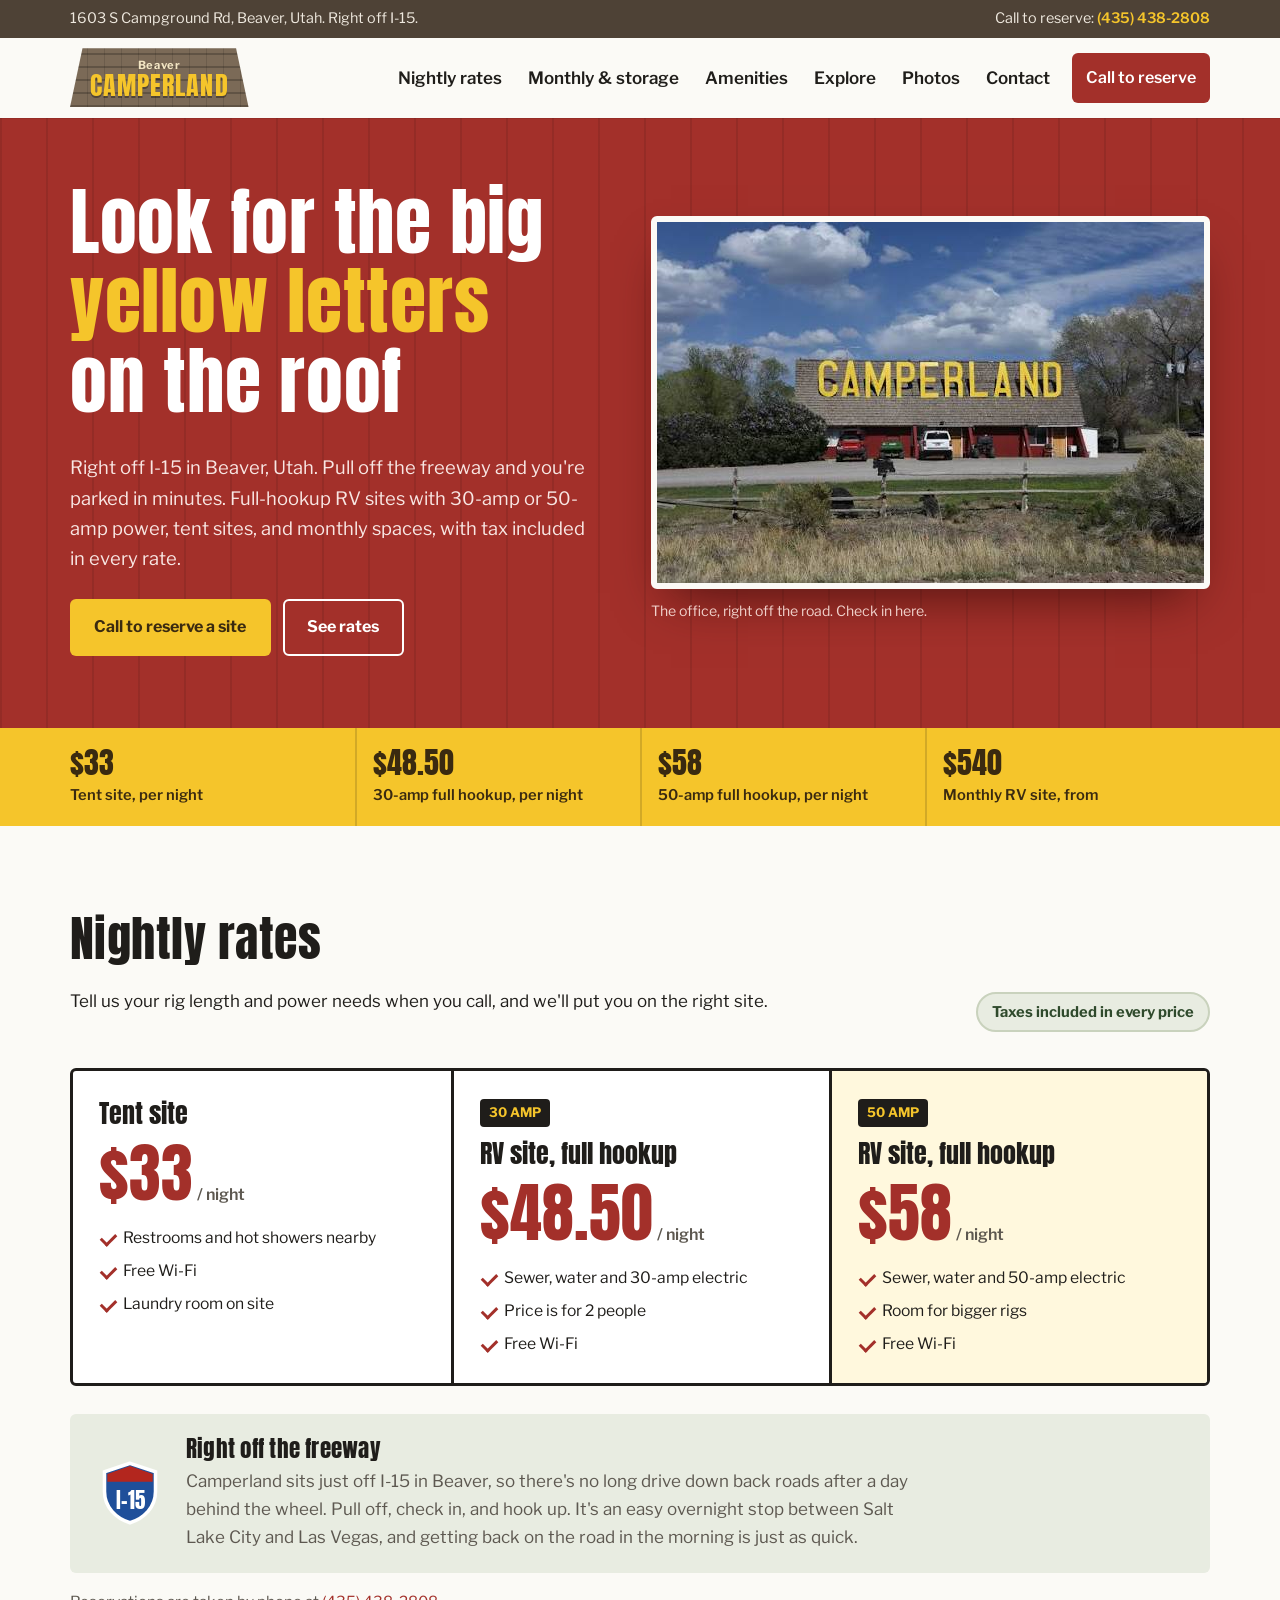
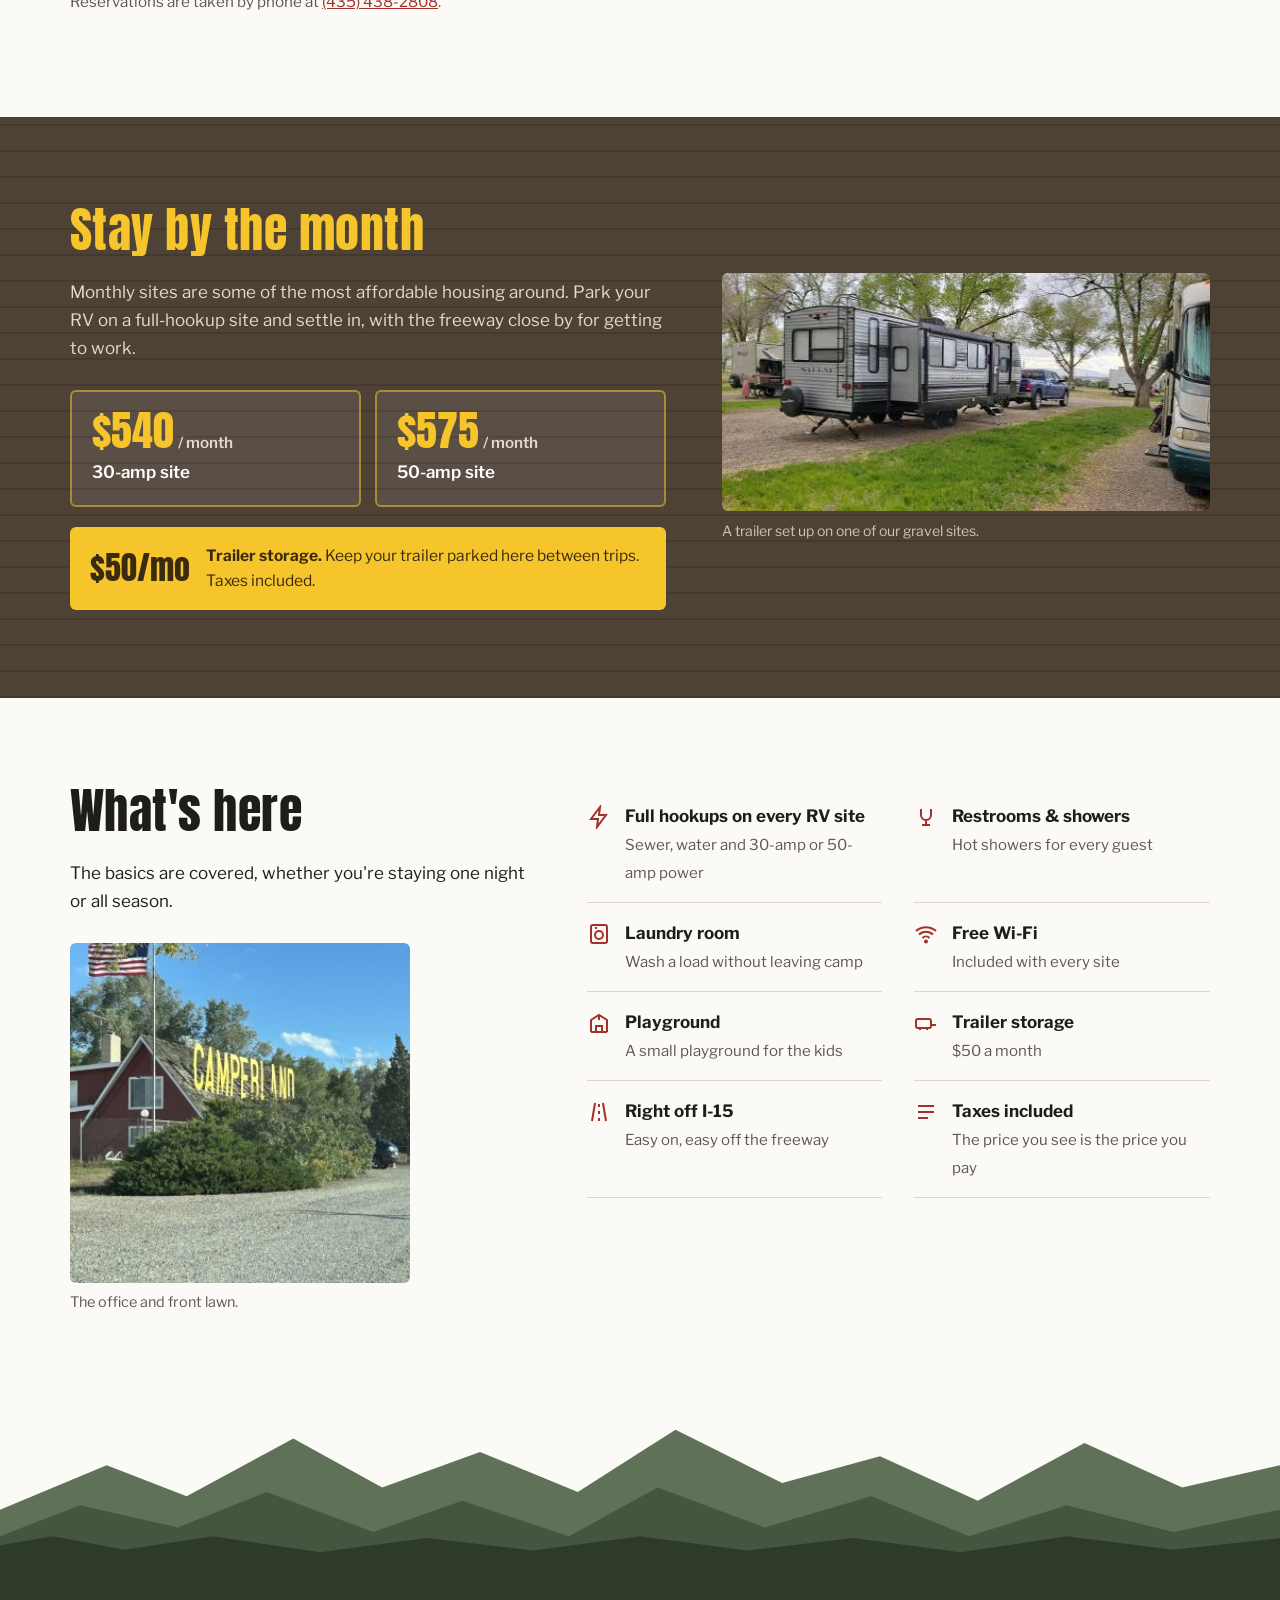
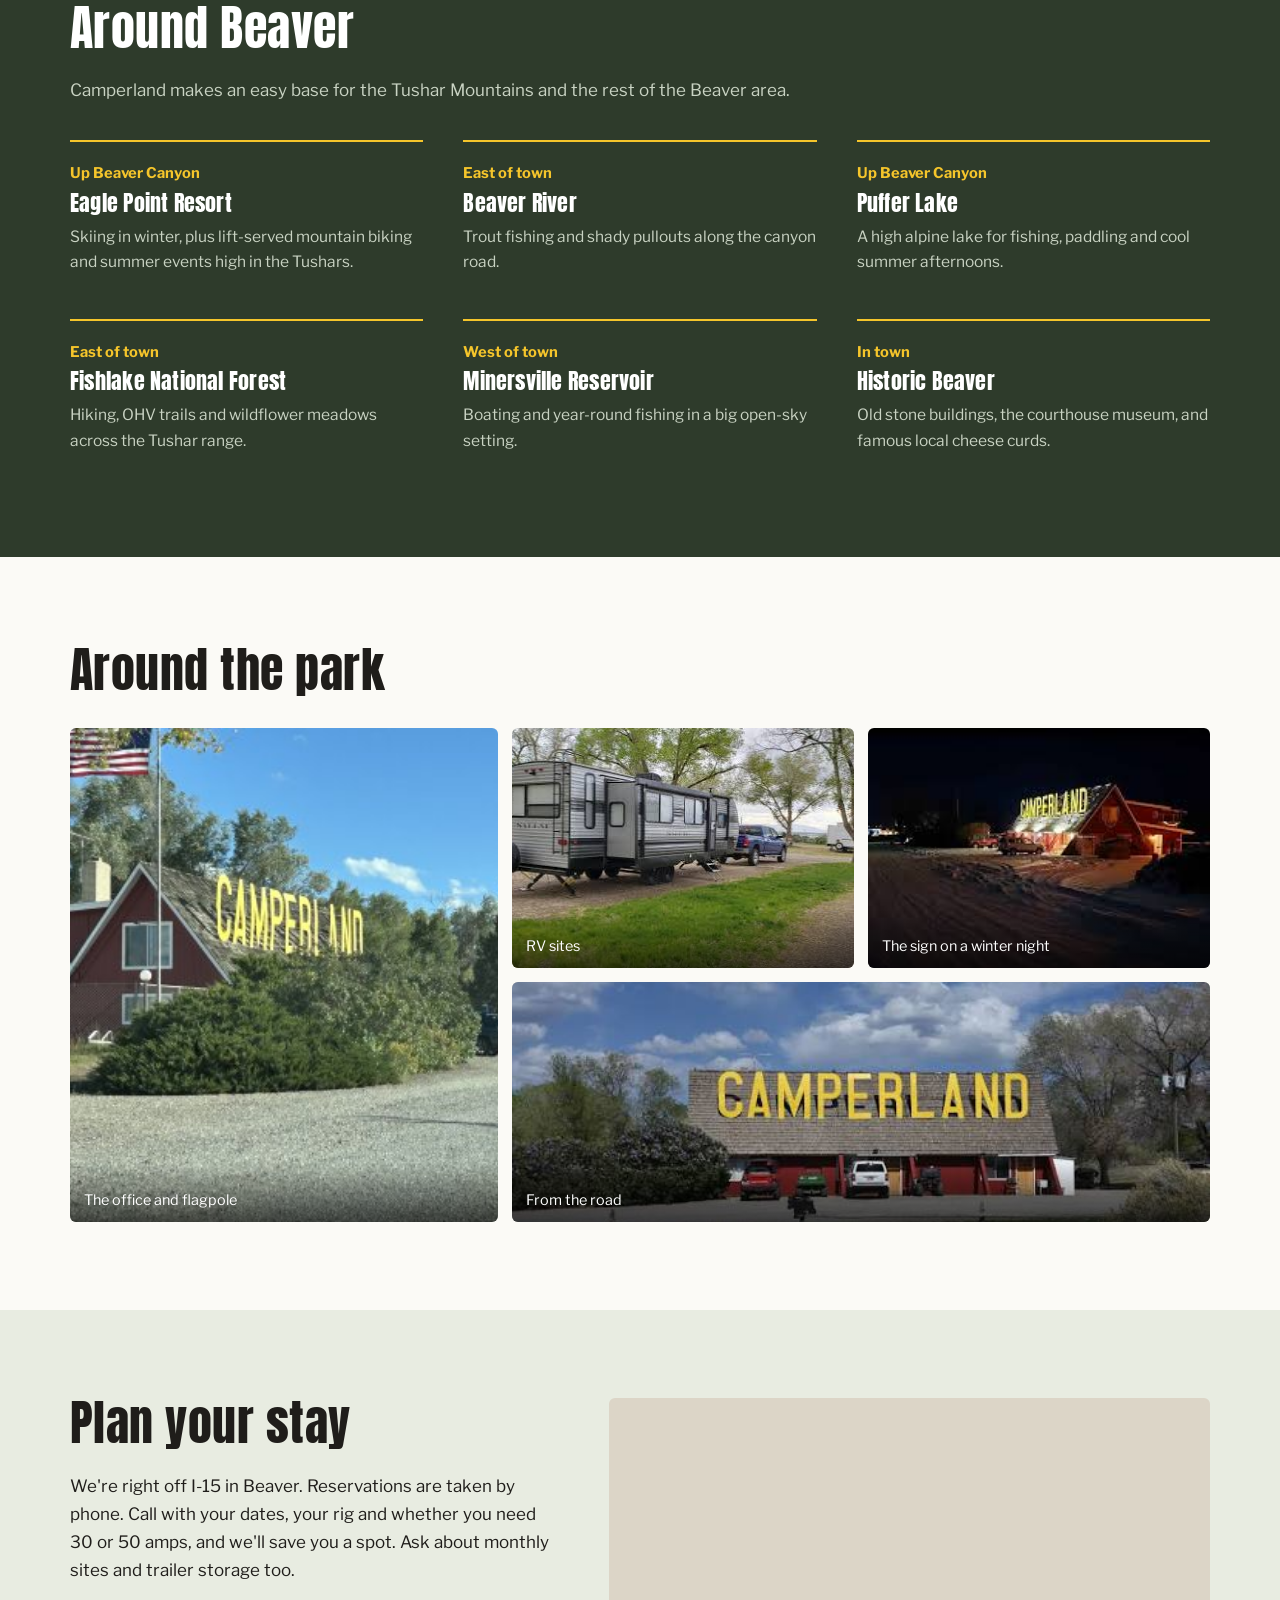
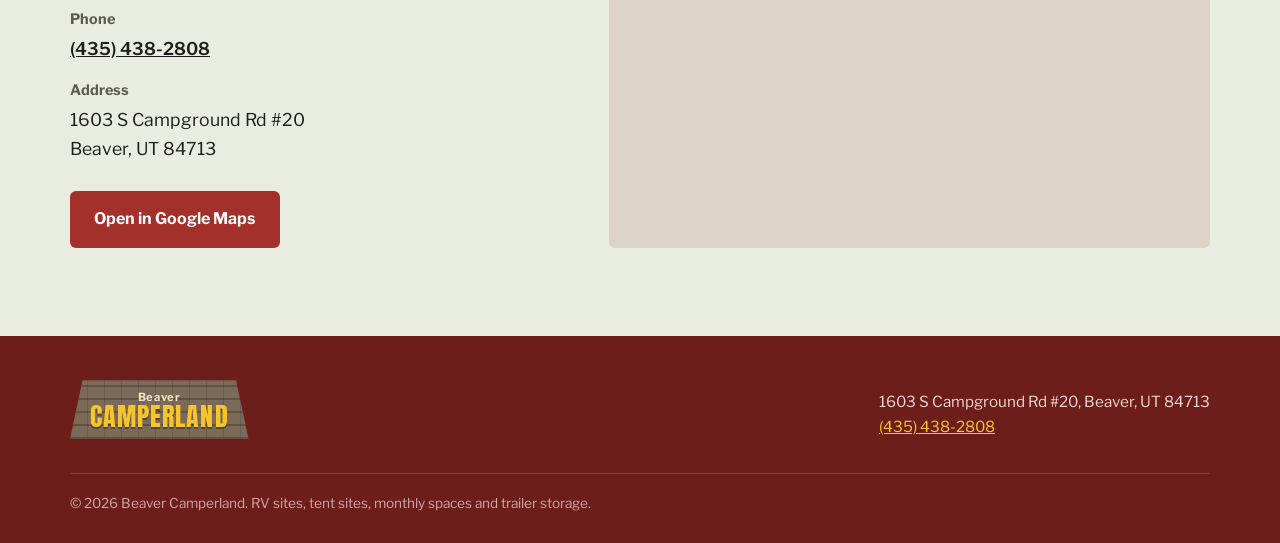
==== index.html @ cb7dcf4f "Add Beaver Camperland website (index.html and images) Co-Authored-By: Claude Opus 5.5 <noreply@anthr" ====
<!doctype html>
<html lang="en">
<head>
<meta charset="utf-8">
<meta name="viewport" content="width=device-width, initial-scale=1">
<title>Beaver Camperland | RV &amp; Tent Camping in Beaver, Utah</title>
<meta name="description" content="RV and tent sites at Beaver Camperland, right off I-15 in Beaver, Utah. 30-amp and 50-amp sites by the night or month, tent sites, trailer storage, laundry, showers, free Wi-Fi and a playground. Taxes included.">
<link rel="preconnect" href="https://fonts.googleapis.com">
<link rel="preconnect" href="https://fonts.gstatic.com" crossorigin>
<link href="https://fonts.googleapis.com/css2?family=Anton&family=Libre+Franklin:wght@400;500;600;700&display=swap" rel="stylesheet">
<style>
:root{
  --barn:#A3302A;        /* red siding */
  --barn-deep:#6E1E1A;
  --sign:#F5C52B;        /* yellow roof letters */
  --sign-ink:#3A2A10;
  --shingle:#7B6A57;     /* cedar shingle roof */
  --shingle-dark:#4E4236;
  --sage:#E8ECE1;        /* sagebrush */
  --gravel:#DCD5C7;
  --paper:#FBFAF6;
  --ink:#1F1D1A;
  --muted:#5D5850;
  --sky:#2C78C4;
  --radius:6px;
  --maxw:1180px;
}
*{box-sizing:border-box}
html{scroll-behavior:smooth}
@media (prefers-reduced-motion:reduce){html{scroll-behavior:auto}*{transition:none!important}}
body{margin:0;background:var(--paper);color:var(--ink);font:400 17px/1.65 "Libre Franklin",system-ui,sans-serif}
img{max-width:100%;display:block}
a{color:var(--barn)}
a[href^="tel"]{white-space:nowrap}
a:focus-visible,button:focus-visible{outline:3px solid var(--sky);outline-offset:3px}
h1,h2,h3{font-family:"Anton",Impact,sans-serif;font-weight:400;line-height:1.08;margin:0 0 .45em;letter-spacing:.01em}
h2{font-size:clamp(2rem,4.4vw,3rem)}
h3{font-size:1.45rem}
p{margin:0 0 1em;max-width:62ch}
.wrap{max-width:var(--maxw);margin:0 auto;padding:0 20px}
.skip{position:absolute;left:-999px}.skip:focus{left:12px;top:12px;z-index:99;background:#fff;padding:8px 12px}
section{padding:88px 0}

/* Buttons */
.btn{display:inline-flex;align-items:center;justify-content:center;gap:.5em;padding:.85em 1.4em;border-radius:var(--radius);font-weight:700;text-decoration:none;border:2px solid transparent;cursor:pointer;font-size:1rem}
.btn-red{background:var(--barn);color:#fff}.btn-red:hover{background:var(--barn-deep)}
.btn-yellow{background:var(--sign);color:var(--sign-ink)}.btn-yellow:hover{background:#E8B612}
.btn-ghost{border-color:#fff;color:#fff}.btn-ghost:hover{background:rgba(255,255,255,.14)}

/* Top bar */
.topbar{background:var(--shingle-dark);color:#EFE9DF;font-size:.9rem}
.topbar .wrap{display:flex;justify-content:space-between;gap:12px;flex-wrap:wrap;padding-top:7px;padding-bottom:7px}
.topbar a{color:var(--sign);text-decoration:none;font-weight:600}
@media (max-width:640px){.topbar .where{display:none}.topbar .wrap{justify-content:center}}

/* Header: logo is the shingled roof with yellow letters */
header.site{position:sticky;top:0;z-index:50;background:var(--paper);box-shadow:0 1px 0 rgba(0,0,0,.08)}
header.site .wrap{display:flex;align-items:center;justify-content:space-between;gap:16px;min-height:80px}
.logo{display:block;text-decoration:none;color:var(--sign);padding:12px 20px 8px;text-align:center;
  background-color:var(--shingle);
  background-image:
    repeating-linear-gradient(0deg,rgba(0,0,0,.22) 0 2px,transparent 2px 13px),
    repeating-linear-gradient(90deg,rgba(0,0,0,.12) 0 1px,transparent 1px 17px);
  clip-path:polygon(7% 0,93% 0,100% 100%,0 100%)}
.logo small{display:block;font:700 .7rem/1 "Libre Franklin",sans-serif;letter-spacing:.06em;color:#F3E6C4}
.logo span{display:block;font-family:"Anton",sans-serif;font-size:1.65rem;line-height:1.05;letter-spacing:.04em;text-shadow:0 2px 0 rgba(0,0,0,.35)}
nav.main ul{list-style:none;margin:0;padding:0;display:flex;gap:2px;align-items:center}
nav.main a{display:block;white-space:nowrap;padding:10px 12px;color:var(--ink);text-decoration:none;font-weight:600;border-radius:var(--radius)}
nav.main a:hover{background:var(--sage)}
nav.main a.btn{color:#fff;margin-left:8px}
.menu-btn{display:none;background:none;border:2px solid var(--ink);border-radius:var(--radius);padding:8px 12px;font:600 1rem "Libre Franklin",sans-serif;color:var(--ink)}
@media (max-width:1060px){
  .menu-btn{display:block}
  nav.main{position:absolute;left:0;right:0;top:100%;background:var(--paper);border-top:1px solid var(--gravel);display:none;padding:10px 20px 18px;box-shadow:0 12px 20px -12px rgba(0,0,0,.25)}
  nav.main.open{display:block}
  nav.main ul{flex-direction:column;align-items:stretch}
  nav.main a.btn{margin:8px 0 0}
}

/* Hero: red siding board + framed photo */
.hero{background-color:var(--barn);color:#fff;padding:64px 0 72px;
  background-image:repeating-linear-gradient(90deg,rgba(0,0,0,.09) 0 2px,transparent 2px 46px)}
.hero .wrap{display:grid;grid-template-columns:1fr 1.05fr;gap:48px;align-items:center}
.hero h1{font-size:clamp(2.5rem,6vw,4.6rem);color:#fff;max-width:13ch}
.hero h1 b{color:var(--sign);font-weight:400}
.hero p{font-size:1.15rem;color:#F8E6E3;max-width:44ch}
.hero .ctas{display:flex;gap:12px;flex-wrap:wrap;margin-top:24px}
.hero figure{margin:0}
.hero figure img{width:100%;border-radius:var(--radius);border:6px solid var(--paper);box-shadow:0 24px 50px -20px rgba(40,6,4,.7);aspect-ratio:547/365;object-fit:cover}
.hero figcaption{font-size:.88rem;color:#F1D2CC;margin-top:10px}
@media (max-width:860px){.hero .wrap{grid-template-columns:1fr}.hero figure{max-width:560px}}

/* Price strip under hero */
.strip{background:var(--sign);color:var(--sign-ink)}
.strip .wrap{display:grid;grid-template-columns:repeat(4,1fr)}
.strip .wrap>div{padding:18px 16px;border-left:2px solid rgba(58,42,16,.18)}
.strip .wrap>div:first-child{border-left:0;padding-left:0}
.strip strong{display:block;font-family:"Anton",sans-serif;font-weight:400;font-size:1.9rem;line-height:1.1}
.strip span{font-size:.92rem;font-weight:600}
@media (max-width:760px){.strip .wrap{grid-template-columns:1fr 1fr}.strip .wrap>div:nth-child(3){border-left:0;padding-left:0}.strip .wrap>div:nth-child(n+3){border-top:2px solid rgba(58,42,16,.18)}}

/* Nightly rates */
.rates-head{display:flex;justify-content:space-between;align-items:end;gap:20px;flex-wrap:wrap}
.tax{display:inline-block;background:var(--sage);border:2px solid #C9D2BD;border-radius:999px;padding:6px 14px;font-weight:700;font-size:.92rem;color:#2F4A2C}
.board{margin-top:36px;display:grid;grid-template-columns:repeat(3,1fr);border:3px solid var(--ink);border-radius:var(--radius);overflow:hidden;background:#fff}
.board article{padding:28px 26px 26px;display:flex;flex-direction:column}
.board article+article{border-left:3px solid var(--ink)}
.board .kind{font-family:"Anton",sans-serif;font-size:1.6rem;line-height:1.1}
.board .amp{display:inline-block;background:var(--ink);color:var(--sign);font-weight:700;font-size:.82rem;padding:3px 9px;border-radius:4px;margin-bottom:12px;align-self:flex-start}
.board .price{font-family:"Anton",sans-serif;font-size:clamp(3rem,6vw,4rem);line-height:1;color:var(--barn);margin:14px 0 4px}
.board .price small{font-family:"Libre Franklin",sans-serif;font-weight:600;font-size:1rem;color:var(--muted);margin-left:4px}
.board ul{list-style:none;margin:16px 0 0;padding:0;display:grid;gap:7px}
.board li{padding-left:24px;position:relative;font-size:.98rem}
.board li::before{content:"";position:absolute;left:2px;top:.5em;width:12px;height:7px;border-left:3px solid var(--barn);border-bottom:3px solid var(--barn);transform:rotate(-45deg)}
.board .best{background:#FFF8DD}
@media (max-width:860px){.board{grid-template-columns:1fr}.board article+article{border-left:0;border-top:3px solid var(--ink)}}
.freeway{margin-top:28px;display:flex;gap:22px;align-items:center;background:var(--sage);border-radius:var(--radius);padding:22px 26px}
.freeway svg{flex:none;width:68px;height:68px}
.freeway h3{margin-bottom:.25em}
.freeway p{margin:0;color:var(--muted)}
@media (max-width:560px){.freeway{flex-direction:column;align-items:flex-start}}
.fine-note{margin-top:16px;color:var(--muted);font-size:.95rem}

/* Monthly */
.monthly{background:var(--shingle-dark);color:#EFE9DF;
  background-image:repeating-linear-gradient(0deg,rgba(0,0,0,.14) 0 2px,transparent 2px 26px)}
.monthly .wrap{display:grid;grid-template-columns:1.1fr .9fr;gap:56px;align-items:center}
.monthly h2{color:var(--sign)}
.monthly p{color:#E3DACB}
.mrates{display:grid;grid-template-columns:1fr 1fr;gap:14px;margin:28px 0 20px}
.mrates div{background:rgba(255,255,255,.07);border:2px solid rgba(245,197,43,.5);border-radius:var(--radius);padding:18px 20px}
.mrates strong{display:block;font-family:"Anton",sans-serif;font-weight:400;font-size:2.6rem;line-height:1;color:var(--sign)}
.mrates strong small{font:600 .95rem "Libre Franklin",sans-serif;color:#E3DACB;margin-left:4px}
.mrates span{display:block;margin-top:6px;font-weight:600;color:#fff}
.storage{display:flex;gap:16px;align-items:center;background:var(--sign);color:var(--sign-ink);border-radius:var(--radius);padding:16px 20px;margin-top:6px}
.storage strong{font-family:"Anton",sans-serif;font-weight:400;font-size:2rem;line-height:1;white-space:nowrap}
.storage p{margin:0;color:var(--sign-ink);font-size:.97rem}
.monthly figure{margin:0}
.monthly figure img{width:100%;border-radius:var(--radius);aspect-ratio:510/249;object-fit:cover}
.monthly figcaption{font-size:.88rem;color:#CFC5B5;margin-top:8px}
@media (max-width:860px){.monthly .wrap{grid-template-columns:1fr}.mrates{grid-template-columns:1fr}}

/* Amenities */
.amen .wrap{display:grid;grid-template-columns:.85fr 1.15fr;gap:56px;align-items:start}
.amen figure{margin:28px 0 0}
.amen figure img{border-radius:var(--radius);width:100%;max-width:340px;aspect-ratio:1;object-fit:cover}
.amen figcaption{font-size:.9rem;color:var(--muted);margin-top:8px}
.amen ul{list-style:none;margin:0;padding:0;display:grid;grid-template-columns:1fr 1fr;column-gap:32px}
.amen li{padding:16px 0;border-bottom:1px solid var(--gravel);display:flex;gap:14px;align-items:flex-start}
.amen li svg{flex:none;width:24px;height:24px;margin-top:3px;color:var(--barn)}
.amen li b{display:block}
.amen li span{color:var(--muted);font-size:.94rem}
@media (max-width:860px){.amen .wrap{grid-template-columns:1fr}.amen ul{grid-template-columns:1fr}}

/* Explore */
.explore{background:#2E3B2B;color:#E4EADF;padding-top:0}
.ridge{display:block;width:100%;height:auto;background:var(--paper)}
.explore .head{padding-top:40px}
.explore h2{color:#fff}
.explore .intro{color:#C9D3C3}
.places{display:grid;grid-template-columns:repeat(3,1fr);gap:28px 40px;margin-top:36px}
.place{border-top:2px solid var(--sign);padding-top:16px}
.place .dist{font-weight:700;color:var(--sign);font-size:.92rem}
.place h3{color:#fff;font-size:1.35rem;margin:.25em 0 .4em}
.place p{color:#C9D3C3;font-size:.97rem}
@media (max-width:900px){.places{grid-template-columns:1fr 1fr}}
@media (max-width:560px){.places{grid-template-columns:1fr}}

/* Gallery */
.gallery-grid{display:grid;grid-template-columns:1.25fr 1fr 1fr;grid-template-rows:240px 240px;gap:14px;margin-top:32px}
.gallery-grid figure{border-radius:var(--radius);overflow:hidden;margin:0;position:relative;background:var(--gravel)}
.gallery-grid img{width:100%;height:100%;object-fit:cover}
.gallery-grid .big{grid-row:1/3}
.gallery-grid .wide{grid-column:2/4}
.gallery-grid figcaption{position:absolute;left:0;right:0;bottom:0;padding:26px 14px 10px;font-size:.9rem;color:#fff;background:linear-gradient(transparent,rgba(0,0,0,.65))}
@media (max-width:760px){.gallery-grid{grid-template-columns:1fr 1fr;grid-template-rows:none}.gallery-grid figure{aspect-ratio:4/3}.gallery-grid .big,.gallery-grid .wide{grid-row:auto;grid-column:1/3}}

/* Contact */
.contact{background:var(--sage)}
.contact .wrap{display:grid;grid-template-columns:.9fr 1.1fr;gap:48px;align-items:stretch}
.contact dl{margin:24px 0 28px}
.contact dt{font-weight:700;font-size:.9rem;color:var(--muted);margin-top:16px}
.contact dd{margin:2px 0 0;font-size:1.1rem}
.contact dd a{color:var(--ink);font-weight:600}
.map{border-radius:var(--radius);overflow:hidden;min-height:380px;border:2px solid var(--gravel);background:var(--gravel)}
.map iframe{width:100%;height:100%;min-height:380px;border:0;display:block}
@media (max-width:820px){.contact .wrap{grid-template-columns:1fr}}

footer{background:var(--barn-deep);color:#EED7D3;padding:44px 0 28px;font-size:.95rem}
footer .wrap{display:flex;justify-content:space-between;gap:24px;flex-wrap:wrap;align-items:flex-end}
footer a{color:var(--sign)}
footer .fine{width:100%;max-width:none;border-top:1px solid rgba(255,255,255,.15);padding-top:18px;margin:10px 0 0;font-size:.85rem;color:#CDA9A3}
</style>
</head>
<body>
<a class="skip" href="#main">Skip to content</a>

<div class="topbar">
  <div class="wrap">
    <span class="where">1603 S Campground Rd, Beaver, Utah. Right off I-15.</span>
    <span>Call to reserve: <a href="tel:+14354382808">(435) 438-2808</a></span>
  </div>
</div>

<header class="site">
  <div class="wrap">
    <a class="logo" href="#top" aria-label="Beaver Camperland home">
      <small>Beaver</small><span>CAMPERLAND</span>
    </a>
    <button class="menu-btn" aria-expanded="false" aria-controls="nav">Menu</button>
    <nav class="main" id="nav" aria-label="Main">
      <ul>
        <li><a href="#rates">Nightly rates</a></li>
        <li><a href="#monthly">Monthly &amp; storage</a></li>
        <li><a href="#amenities">Amenities</a></li>
        <li><a href="#explore">Explore</a></li>
        <li><a href="#gallery">Photos</a></li>
        <li><a href="#contact">Contact</a></li>
        <li><a class="btn btn-red" href="tel:+14354382808">Call to reserve</a></li>
      </ul>
    </nav>
  </div>
</header>

<main id="main">
<section class="hero" id="top" aria-label="Welcome">
  <div class="wrap">
    <div>
      <h1>Look for the big <b>yellow letters</b> on the roof</h1>
      <p>Right off I-15 in Beaver, Utah. Pull off the freeway and you're parked in minutes. Full-hookup RV sites with 30-amp or 50-amp power, tent sites, and monthly spaces, with tax included in every rate.</p>
      <div class="ctas">
        <a class="btn btn-yellow" href="tel:+14354382808">Call to reserve a site</a>
        <a class="btn btn-ghost" href="#rates">See rates</a>
      </div>
    </div>
    <figure>
      <img src="images/office-sign.jpg" alt="The Camperland office: a red building with a shingled roof and large yellow CAMPERLAND letters, with trucks parked out front and a split-rail fence">
      <figcaption>The office, right off the road. Check in here.</figcaption>
    </figure>
  </div>
</section>

<div class="strip" aria-label="Rates at a glance">
  <div class="wrap">
    <div><strong>$33</strong><span>Tent site, per night</span></div>
    <div><strong>$48.50</strong><span>30-amp full hookup, per night</span></div>
    <div><strong>$58</strong><span>50-amp full hookup, per night</span></div>
    <div><strong>$540</strong><span>Monthly RV site, from</span></div>
  </div>
</div>

<section id="rates">
  <div class="wrap">
    <div class="rates-head">
      <div>
        <h2>Nightly rates</h2>
        <p>Tell us your rig length and power needs when you call, and we'll put you on the right site.</p>
      </div>
      <span class="tax">Taxes included in every price</span>
    </div>
    <div class="board">
      <article>
        <span class="kind">Tent site</span>
        <div class="price">$33<small>/ night</small></div>
        <ul>
          <li>Restrooms and hot showers nearby</li>
          <li>Free Wi-Fi</li>
          <li>Laundry room on site</li>
        </ul>
      </article>
      <article>
        <span class="amp">30 AMP</span>
        <span class="kind">RV site, full hookup</span>
        <div class="price">$48.50<small>/ night</small></div>
        <ul>
          <li>Sewer, water and 30-amp electric</li>
          <li>Price is for 2 people</li>
          <li>Free Wi-Fi</li>
        </ul>
      </article>
      <article class="best">
        <span class="amp">50 AMP</span>
        <span class="kind">RV site, full hookup</span>
        <div class="price">$58<small>/ night</small></div>
        <ul>
          <li>Sewer, water and 50-amp electric</li>
          <li>Room for bigger rigs</li>
          <li>Free Wi-Fi</li>
        </ul>
      </article>
    </div>
    <div class="freeway">
      <svg viewBox="0 0 48 48" aria-hidden="true"><path d="M24 3 6 9v14c0 11 8 19 18 22 10-3 18-11 18-22V9z" fill="#1F4F9A" stroke="#fff" stroke-width="2.5"/><path d="M8 10.5 24 5l16 5.5V16H8z" fill="#B3261E"/><text x="24" y="35" text-anchor="middle" font-family="Anton,Impact,sans-serif" font-size="15" fill="#fff">I-15</text></svg>
      <div>
        <h3>Right off the freeway</h3>
        <p>Camperland sits just off I-15 in Beaver, so there's no long drive down back roads after a day behind the wheel. Pull off, check in, and hook up. It's an easy overnight stop between Salt Lake City and Las Vegas, and getting back on the road in the morning is just as quick.</p>
      </div>
    </div>
    <p class="fine-note">Reservations are taken by phone at <a href="tel:+14354382808">(435) 438-2808</a>.</p>
  </div>
</section>

<section class="monthly" id="monthly">
  <div class="wrap">
    <div>
      <h2>Stay by the month</h2>
      <p>Monthly sites are some of the most affordable housing around. Park your RV on a full-hookup site and settle in, with the freeway close by for getting to work.</p>
      <div class="mrates">
        <div><strong>$540<small>/ month</small></strong><span>30-amp site</span></div>
        <div><strong>$575<small>/ month</small></strong><span>50-amp site</span></div>
      </div>
      <div class="storage">
        <strong>$50/mo</strong>
        <p><b>Trailer storage.</b> Keep your trailer parked here between trips. Taxes included.</p>
      </div>
    </div>
    <figure>
      <img src="images/rv-site.jpg" alt="A travel trailer set up on a gravel site with green grass and big trees, a pickup truck and motor homes parked nearby" loading="lazy">
      <figcaption>A trailer set up on one of our gravel sites.</figcaption>
    </figure>
  </div>
</section>

<section class="amen" id="amenities">
  <div class="wrap">
    <div>
      <h2>What's here</h2>
      <p>The basics are covered, whether you're staying one night or all season.</p>
      <figure>
        <img src="images/office-flag.jpg" alt="The Camperland office with yellow roof letters and an American flag, behind a row of evergreen shrubs" loading="lazy">
        <figcaption>The office and front lawn.</figcaption>
      </figure>
    </div>
    <ul>
      <li><svg viewBox="0 0 24 24" fill="none" stroke="currentColor" stroke-width="2" aria-hidden="true"><path d="M13 2 4 14h7l-1 8 9-12h-7l1-8z"/></svg><div><b>Full hookups on every RV site</b><span>Sewer, water and 30-amp or 50-amp power</span></div></li>
      <li><svg viewBox="0 0 24 24" fill="none" stroke="currentColor" stroke-width="2" aria-hidden="true"><path d="M7 4v6a5 5 0 0 0 10 0V4M12 15v5M8 20h8"/></svg><div><b>Restrooms &amp; showers</b><span>Hot showers for every guest</span></div></li>
      <li><svg viewBox="0 0 24 24" fill="none" stroke="currentColor" stroke-width="2" aria-hidden="true"><rect x="4" y="3" width="16" height="18" rx="2"/><circle cx="12" cy="13" r="4"/><path d="M8 6h2"/></svg><div><b>Laundry room</b><span>Wash a load without leaving camp</span></div></li>
      <li><svg viewBox="0 0 24 24" fill="none" stroke="currentColor" stroke-width="2" aria-hidden="true"><path d="M2 9a15 15 0 0 1 20 0M5 12.5a10 10 0 0 1 14 0M8.5 16a5 5 0 0 1 7 0"/><circle cx="12" cy="19.5" r="1"/></svg><div><b>Free Wi-Fi</b><span>Included with every site</span></div></li>
      <li><svg viewBox="0 0 24 24" fill="none" stroke="currentColor" stroke-width="2" aria-hidden="true"><path d="M4 21V9l8-5 8 5v12M4 21h16M9 21v-6h6v6M12 4v5"/></svg><div><b>Playground</b><span>A small playground for the kids</span></div></li>
      <li><svg viewBox="0 0 24 24" fill="none" stroke="currentColor" stroke-width="2" aria-hidden="true"><rect x="2" y="8" width="15" height="9" rx="2"/><path d="M17 14h5M6 17v2M13 17v2"/></svg><div><b>Trailer storage</b><span>$50 a month</span></div></li>
      <li><svg viewBox="0 0 24 24" fill="none" stroke="currentColor" stroke-width="2" aria-hidden="true"><path d="M8 3 5 21M16 3l3 18M12 4v3M12 11v3M12 18v3"/></svg><div><b>Right off I-15</b><span>Easy on, easy off the freeway</span></div></li>
      <li><svg viewBox="0 0 24 24" fill="none" stroke="currentColor" stroke-width="2" aria-hidden="true"><path d="M4 12h16M4 6h16M4 18h10"/></svg><div><b>Taxes included</b><span>The price you see is the price you pay</span></div></li>
    </ul>
  </div>
</section>

<section class="explore" id="explore">
  <svg class="ridge" viewBox="0 0 1440 180" preserveAspectRatio="none" aria-hidden="true">
    <path fill="#5F7258" d="M0 120 L120 70 L210 105 L330 40 L430 95 L540 55 L650 100 L760 30 L880 90 L990 60 L1100 110 L1220 45 L1330 95 L1440 70 V180 H0Z"/>
    <path fill="#44563F" d="M0 150 L90 115 L200 140 L300 100 L420 145 L520 110 L640 150 L740 95 L860 140 L980 105 L1090 150 L1200 115 L1320 145 L1440 120 V180 H0Z"/>
    <path fill="#2E3B2B" d="M0 180 V160 L60 150 L140 165 L240 150 L360 168 L480 152 L600 166 L720 150 L840 166 L960 152 L1080 168 L1200 150 L1320 165 L1440 152 V180Z"/>
  </svg>
  <div class="wrap head">
    <h2>Around Beaver</h2>
    <p class="intro">Camperland makes an easy base for the Tushar Mountains and the rest of the Beaver area.</p>
    <div class="places">
      <div class="place"><span class="dist">Up Beaver Canyon</span><h3>Eagle Point Resort</h3><p>Skiing in winter, plus lift-served mountain biking and summer events high in the Tushars.</p></div>
      <div class="place"><span class="dist">East of town</span><h3>Beaver River</h3><p>Trout fishing and shady pullouts along the canyon road.</p></div>
      <div class="place"><span class="dist">Up Beaver Canyon</span><h3>Puffer Lake</h3><p>A high alpine lake for fishing, paddling and cool summer afternoons.</p></div>
      <div class="place"><span class="dist">East of town</span><h3>Fishlake National Forest</h3><p>Hiking, OHV trails and wildflower meadows across the Tushar range.</p></div>
      <div class="place"><span class="dist">West of town</span><h3>Minersville Reservoir</h3><p>Boating and year-round fishing in a big open-sky setting.</p></div>
      <div class="place"><span class="dist">In town</span><h3>Historic Beaver</h3><p>Old stone buildings, the courthouse museum, and famous local cheese curds.</p></div>
    </div>
  </div>
</section>

<section class="gallery" id="gallery">
  <div class="wrap">
    <h2>Around the park</h2>
    <div class="gallery-grid">
      <figure class="big"><img src="images/office-flag.jpg" alt="Camperland office with yellow roof letters and an American flag" loading="lazy"><figcaption>The office and flagpole</figcaption></figure>
      <figure><img src="images/rv-site.jpg" alt="Travel trailer on a gravel site under big trees" loading="lazy"><figcaption>RV sites</figcaption></figure>
      <figure><img src="images/sign-at-night.jpg" alt="The lit-up CAMPERLAND sign on a snowy winter night" loading="lazy"><figcaption>The sign on a winter night</figcaption></figure>
      <figure class="wide"><img src="images/office-sign.jpg" alt="Front of the Camperland office from across the road" loading="lazy" style="object-position:center 40%"><figcaption>From the road</figcaption></figure>
    </div>
  </div>
</section>

<section class="contact" id="contact">
  <div class="wrap">
    <div>
      <h2>Plan your stay</h2>
      <p>We're right off I-15 in Beaver. Reservations are taken by phone. Call with your dates, your rig and whether you need 30 or 50 amps, and we'll save you a spot. Ask about monthly sites and trailer storage too.</p>
      <dl>
        <dt>Phone</dt><dd><a href="tel:+14354382808">(435) 438-2808</a></dd>
        <dt>Address</dt><dd>1603 S Campground Rd #20<br>Beaver, UT 84713</dd>
      </dl>
      <a class="btn btn-red" href="https://www.google.com/maps/search/?api=1&amp;query=1603+S+Campground+Rd+%2320%2C+Beaver%2C+UT+84713" target="_blank" rel="noopener">Open in Google Maps</a>
    </div>
    <div class="map">
      <iframe title="Map showing Beaver Camperland" loading="lazy" referrerpolicy="no-referrer-when-downgrade"
        src="https://maps.google.com/maps?q=Beaver%20Camperland%2C%201603%20S%20Campground%20Rd%2C%20Beaver%2C%20UT%2084713&z=14&output=embed"></iframe>
    </div>
  </div>
</section>
</main>

<footer>
  <div class="wrap">
    <a class="logo" href="#top" aria-label="Back to top"><small>Beaver</small><span>CAMPERLAND</span></a>
    <div>
      1603 S Campground Rd #20, Beaver, UT 84713<br>
      <a href="tel:+14354382808">(435) 438-2808</a>
    </div>
    <p class="fine">© <span id="yr">2026</span> Beaver Camperland. RV sites, tent sites, monthly spaces and trailer storage.</p>
  </div>
</footer>

<script>
  const btn=document.querySelector('.menu-btn'),nav=document.getElementById('nav');
  btn.addEventListener('click',()=>{const o=nav.classList.toggle('open');btn.setAttribute('aria-expanded',o);btn.textContent=o?'Close':'Menu'});
  nav.querySelectorAll('a').forEach(a=>a.addEventListener('click',()=>{nav.classList.remove('open');btn.setAttribute('aria-expanded','false');btn.textContent='Menu'}));
  document.getElementById('yr').textContent=new Date().getFullYear();
</script>
</body>
</html>
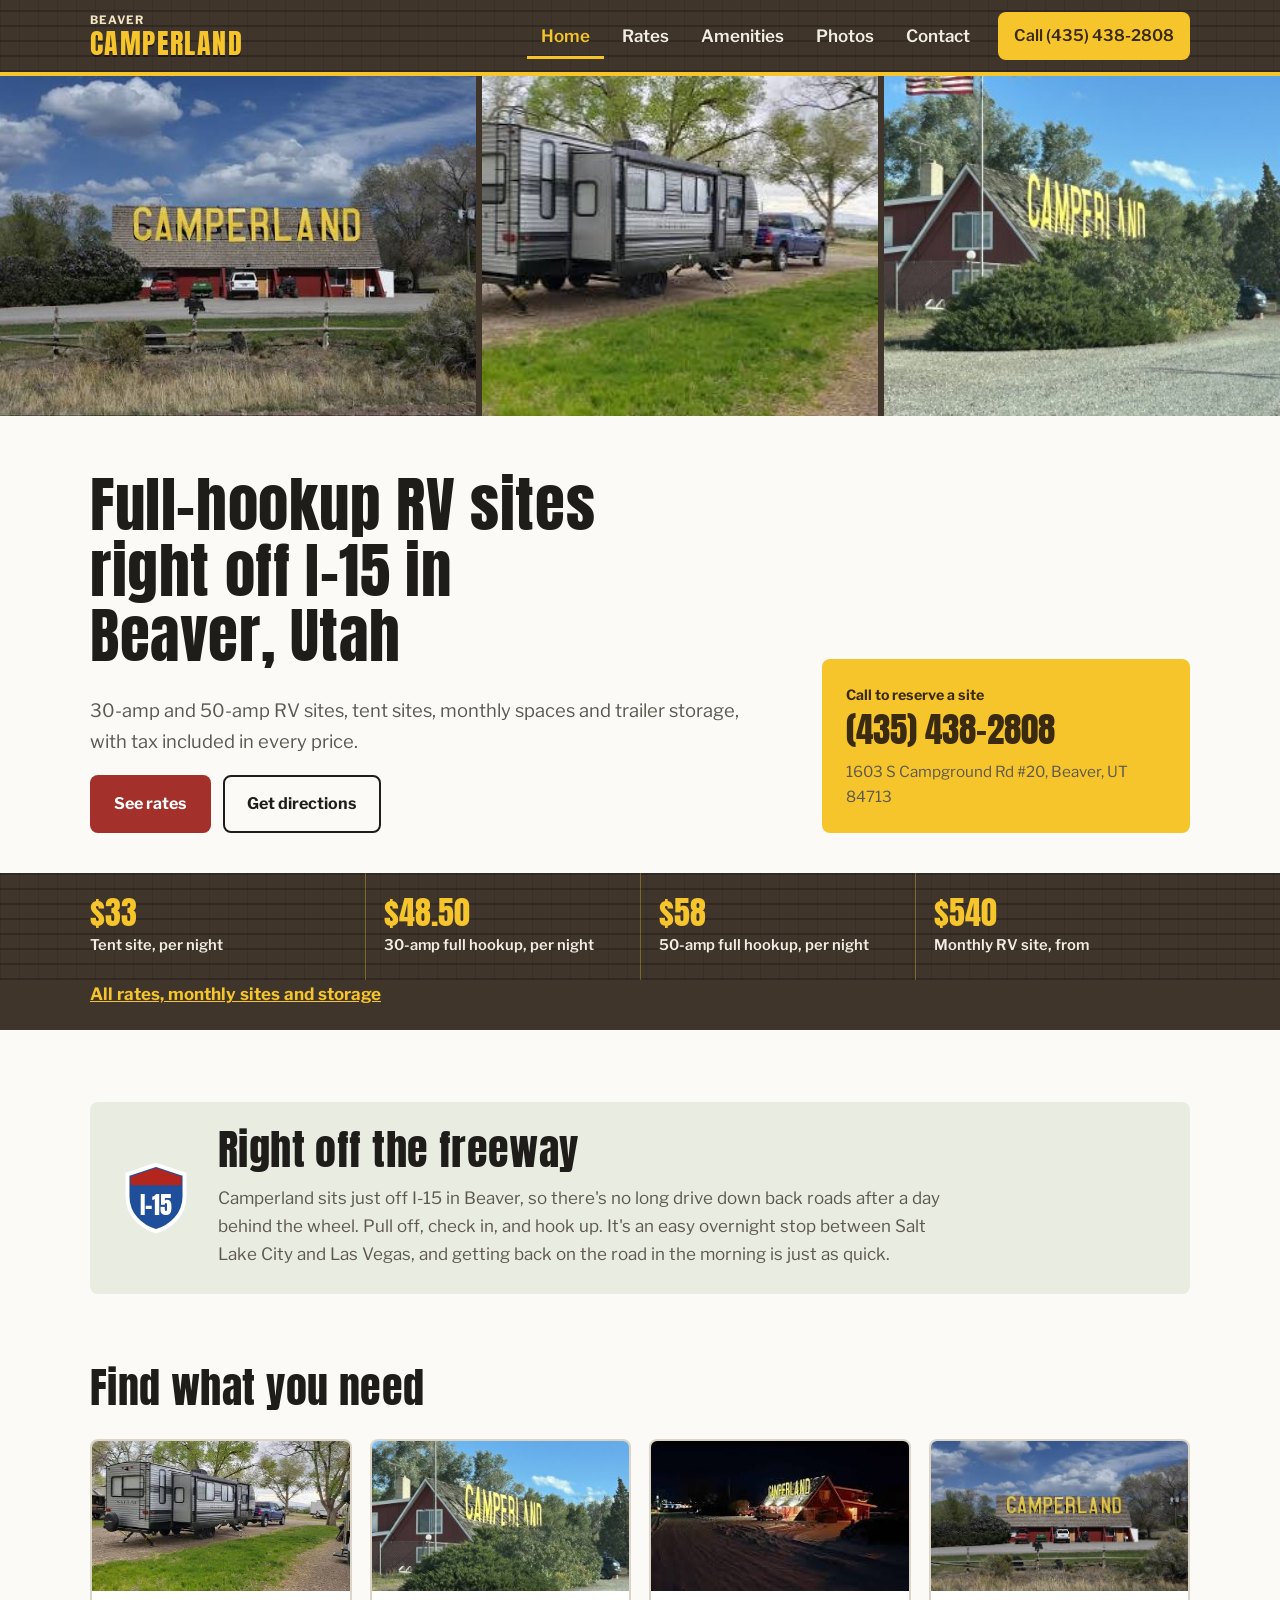
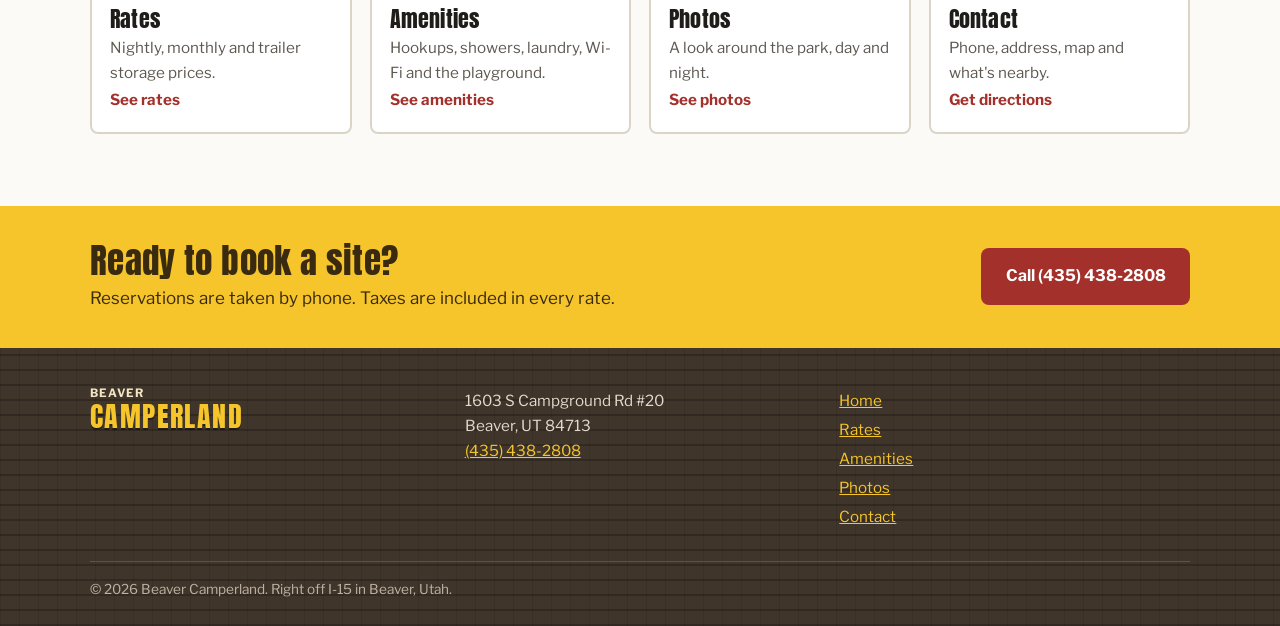
==== commit f5dedab1: "Split site into Home, Rates, Amenities, Photos and Contact pages New dark shingle header with page m" ====
--- a/index.html
+++ b/index.html
@@ -4,239 +4,53 @@
 <meta charset="utf-8">
 <meta name="viewport" content="width=device-width, initial-scale=1">
 <title>Beaver Camperland | RV &amp; Tent Camping in Beaver, Utah</title>
-<meta name="description" content="RV and tent sites at Beaver Camperland, right off I-15 in Beaver, Utah. 30-amp and 50-amp sites by the night or month, tent sites, trailer storage, laundry, showers, free Wi-Fi and a playground. Taxes included.">
+<meta name="description" content="Full-hookup RV sites, tent sites, monthly spaces and trailer storage right off I-15 in Beaver, Utah. Taxes included in every rate.">
 <link rel="preconnect" href="https://fonts.googleapis.com">
 <link rel="preconnect" href="https://fonts.gstatic.com" crossorigin>
 <link href="https://fonts.googleapis.com/css2?family=Anton&family=Libre+Franklin:wght@400;500;600;700&display=swap" rel="stylesheet">
-<style>
-:root{
-  --barn:#A3302A;        /* red siding */
-  --barn-deep:#6E1E1A;
-  --sign:#F5C52B;        /* yellow roof letters */
-  --sign-ink:#3A2A10;
-  --shingle:#7B6A57;     /* cedar shingle roof */
-  --shingle-dark:#4E4236;
-  --sage:#E8ECE1;        /* sagebrush */
-  --gravel:#DCD5C7;
-  --paper:#FBFAF6;
-  --ink:#1F1D1A;
-  --muted:#5D5850;
-  --sky:#2C78C4;
-  --radius:6px;
-  --maxw:1180px;
-}
-*{box-sizing:border-box}
-html{scroll-behavior:smooth}
-@media (prefers-reduced-motion:reduce){html{scroll-behavior:auto}*{transition:none!important}}
-body{margin:0;background:var(--paper);color:var(--ink);font:400 17px/1.65 "Libre Franklin",system-ui,sans-serif}
-img{max-width:100%;display:block}
-a{color:var(--barn)}
-a[href^="tel"]{white-space:nowrap}
-a:focus-visible,button:focus-visible{outline:3px solid var(--sky);outline-offset:3px}
-h1,h2,h3{font-family:"Anton",Impact,sans-serif;font-weight:400;line-height:1.08;margin:0 0 .45em;letter-spacing:.01em}
-h2{font-size:clamp(2rem,4.4vw,3rem)}
-h3{font-size:1.45rem}
-p{margin:0 0 1em;max-width:62ch}
-.wrap{max-width:var(--maxw);margin:0 auto;padding:0 20px}
-.skip{position:absolute;left:-999px}.skip:focus{left:12px;top:12px;z-index:99;background:#fff;padding:8px 12px}
-section{padding:88px 0}
-
-/* Buttons */
-.btn{display:inline-flex;align-items:center;justify-content:center;gap:.5em;padding:.85em 1.4em;border-radius:var(--radius);font-weight:700;text-decoration:none;border:2px solid transparent;cursor:pointer;font-size:1rem}
-.btn-red{background:var(--barn);color:#fff}.btn-red:hover{background:var(--barn-deep)}
-.btn-yellow{background:var(--sign);color:var(--sign-ink)}.btn-yellow:hover{background:#E8B612}
-.btn-ghost{border-color:#fff;color:#fff}.btn-ghost:hover{background:rgba(255,255,255,.14)}
-
-/* Top bar */
-.topbar{background:var(--shingle-dark);color:#EFE9DF;font-size:.9rem}
-.topbar .wrap{display:flex;justify-content:space-between;gap:12px;flex-wrap:wrap;padding-top:7px;padding-bottom:7px}
-.topbar a{color:var(--sign);text-decoration:none;font-weight:600}
-@media (max-width:640px){.topbar .where{display:none}.topbar .wrap{justify-content:center}}
-
-/* Header: logo is the shingled roof with yellow letters */
-header.site{position:sticky;top:0;z-index:50;background:var(--paper);box-shadow:0 1px 0 rgba(0,0,0,.08)}
-header.site .wrap{display:flex;align-items:center;justify-content:space-between;gap:16px;min-height:80px}
-.logo{display:block;text-decoration:none;color:var(--sign);padding:12px 20px 8px;text-align:center;
-  background-color:var(--shingle);
-  background-image:
-    repeating-linear-gradient(0deg,rgba(0,0,0,.22) 0 2px,transparent 2px 13px),
-    repeating-linear-gradient(90deg,rgba(0,0,0,.12) 0 1px,transparent 1px 17px);
-  clip-path:polygon(7% 0,93% 0,100% 100%,0 100%)}
-.logo small{display:block;font:700 .7rem/1 "Libre Franklin",sans-serif;letter-spacing:.06em;color:#F3E6C4}
-.logo span{display:block;font-family:"Anton",sans-serif;font-size:1.65rem;line-height:1.05;letter-spacing:.04em;text-shadow:0 2px 0 rgba(0,0,0,.35)}
-nav.main ul{list-style:none;margin:0;padding:0;display:flex;gap:2px;align-items:center}
-nav.main a{display:block;white-space:nowrap;padding:10px 12px;color:var(--ink);text-decoration:none;font-weight:600;border-radius:var(--radius)}
-nav.main a:hover{background:var(--sage)}
-nav.main a.btn{color:#fff;margin-left:8px}
-.menu-btn{display:none;background:none;border:2px solid var(--ink);border-radius:var(--radius);padding:8px 12px;font:600 1rem "Libre Franklin",sans-serif;color:var(--ink)}
-@media (max-width:1060px){
-  .menu-btn{display:block}
-  nav.main{position:absolute;left:0;right:0;top:100%;background:var(--paper);border-top:1px solid var(--gravel);display:none;padding:10px 20px 18px;box-shadow:0 12px 20px -12px rgba(0,0,0,.25)}
-  nav.main.open{display:block}
-  nav.main ul{flex-direction:column;align-items:stretch}
-  nav.main a.btn{margin:8px 0 0}
-}
-
-/* Hero: red siding board + framed photo */
-.hero{background-color:var(--barn);color:#fff;padding:64px 0 72px;
-  background-image:repeating-linear-gradient(90deg,rgba(0,0,0,.09) 0 2px,transparent 2px 46px)}
-.hero .wrap{display:grid;grid-template-columns:1fr 1.05fr;gap:48px;align-items:center}
-.hero h1{font-size:clamp(2.5rem,6vw,4.6rem);color:#fff;max-width:13ch}
-.hero h1 b{color:var(--sign);font-weight:400}
-.hero p{font-size:1.15rem;color:#F8E6E3;max-width:44ch}
-.hero .ctas{display:flex;gap:12px;flex-wrap:wrap;margin-top:24px}
-.hero figure{margin:0}
-.hero figure img{width:100%;border-radius:var(--radius);border:6px solid var(--paper);box-shadow:0 24px 50px -20px rgba(40,6,4,.7);aspect-ratio:547/365;object-fit:cover}
-.hero figcaption{font-size:.88rem;color:#F1D2CC;margin-top:10px}
-@media (max-width:860px){.hero .wrap{grid-template-columns:1fr}.hero figure{max-width:560px}}
-
-/* Price strip under hero */
-.strip{background:var(--sign);color:var(--sign-ink)}
-.strip .wrap{display:grid;grid-template-columns:repeat(4,1fr)}
-.strip .wrap>div{padding:18px 16px;border-left:2px solid rgba(58,42,16,.18)}
-.strip .wrap>div:first-child{border-left:0;padding-left:0}
-.strip strong{display:block;font-family:"Anton",sans-serif;font-weight:400;font-size:1.9rem;line-height:1.1}
-.strip span{font-size:.92rem;font-weight:600}
-@media (max-width:760px){.strip .wrap{grid-template-columns:1fr 1fr}.strip .wrap>div:nth-child(3){border-left:0;padding-left:0}.strip .wrap>div:nth-child(n+3){border-top:2px solid rgba(58,42,16,.18)}}
-
-/* Nightly rates */
-.rates-head{display:flex;justify-content:space-between;align-items:end;gap:20px;flex-wrap:wrap}
-.tax{display:inline-block;background:var(--sage);border:2px solid #C9D2BD;border-radius:999px;padding:6px 14px;font-weight:700;font-size:.92rem;color:#2F4A2C}
-.board{margin-top:36px;display:grid;grid-template-columns:repeat(3,1fr);border:3px solid var(--ink);border-radius:var(--radius);overflow:hidden;background:#fff}
-.board article{padding:28px 26px 26px;display:flex;flex-direction:column}
-.board article+article{border-left:3px solid var(--ink)}
-.board .kind{font-family:"Anton",sans-serif;font-size:1.6rem;line-height:1.1}
-.board .amp{display:inline-block;background:var(--ink);color:var(--sign);font-weight:700;font-size:.82rem;padding:3px 9px;border-radius:4px;margin-bottom:12px;align-self:flex-start}
-.board .price{font-family:"Anton",sans-serif;font-size:clamp(3rem,6vw,4rem);line-height:1;color:var(--barn);margin:14px 0 4px}
-.board .price small{font-family:"Libre Franklin",sans-serif;font-weight:600;font-size:1rem;color:var(--muted);margin-left:4px}
-.board ul{list-style:none;margin:16px 0 0;padding:0;display:grid;gap:7px}
-.board li{padding-left:24px;position:relative;font-size:.98rem}
-.board li::before{content:"";position:absolute;left:2px;top:.5em;width:12px;height:7px;border-left:3px solid var(--barn);border-bottom:3px solid var(--barn);transform:rotate(-45deg)}
-.board .best{background:#FFF8DD}
-@media (max-width:860px){.board{grid-template-columns:1fr}.board article+article{border-left:0;border-top:3px solid var(--ink)}}
-.freeway{margin-top:28px;display:flex;gap:22px;align-items:center;background:var(--sage);border-radius:var(--radius);padding:22px 26px}
-.freeway svg{flex:none;width:68px;height:68px}
-.freeway h3{margin-bottom:.25em}
-.freeway p{margin:0;color:var(--muted)}
-@media (max-width:560px){.freeway{flex-direction:column;align-items:flex-start}}
-.fine-note{margin-top:16px;color:var(--muted);font-size:.95rem}
-
-/* Monthly */
-.monthly{background:var(--shingle-dark);color:#EFE9DF;
-  background-image:repeating-linear-gradient(0deg,rgba(0,0,0,.14) 0 2px,transparent 2px 26px)}
-.monthly .wrap{display:grid;grid-template-columns:1.1fr .9fr;gap:56px;align-items:center}
-.monthly h2{color:var(--sign)}
-.monthly p{color:#E3DACB}
-.mrates{display:grid;grid-template-columns:1fr 1fr;gap:14px;margin:28px 0 20px}
-.mrates div{background:rgba(255,255,255,.07);border:2px solid rgba(245,197,43,.5);border-radius:var(--radius);padding:18px 20px}
-.mrates strong{display:block;font-family:"Anton",sans-serif;font-weight:400;font-size:2.6rem;line-height:1;color:var(--sign)}
-.mrates strong small{font:600 .95rem "Libre Franklin",sans-serif;color:#E3DACB;margin-left:4px}
-.mrates span{display:block;margin-top:6px;font-weight:600;color:#fff}
-.storage{display:flex;gap:16px;align-items:center;background:var(--sign);color:var(--sign-ink);border-radius:var(--radius);padding:16px 20px;margin-top:6px}
-.storage strong{font-family:"Anton",sans-serif;font-weight:400;font-size:2rem;line-height:1;white-space:nowrap}
-.storage p{margin:0;color:var(--sign-ink);font-size:.97rem}
-.monthly figure{margin:0}
-.monthly figure img{width:100%;border-radius:var(--radius);aspect-ratio:510/249;object-fit:cover}
-.monthly figcaption{font-size:.88rem;color:#CFC5B5;margin-top:8px}
-@media (max-width:860px){.monthly .wrap{grid-template-columns:1fr}.mrates{grid-template-columns:1fr}}
-
-/* Amenities */
-.amen .wrap{display:grid;grid-template-columns:.85fr 1.15fr;gap:56px;align-items:start}
-.amen figure{margin:28px 0 0}
-.amen figure img{border-radius:var(--radius);width:100%;max-width:340px;aspect-ratio:1;object-fit:cover}
-.amen figcaption{font-size:.9rem;color:var(--muted);margin-top:8px}
-.amen ul{list-style:none;margin:0;padding:0;display:grid;grid-template-columns:1fr 1fr;column-gap:32px}
-.amen li{padding:16px 0;border-bottom:1px solid var(--gravel);display:flex;gap:14px;align-items:flex-start}
-.amen li svg{flex:none;width:24px;height:24px;margin-top:3px;color:var(--barn)}
-.amen li b{display:block}
-.amen li span{color:var(--muted);font-size:.94rem}
-@media (max-width:860px){.amen .wrap{grid-template-columns:1fr}.amen ul{grid-template-columns:1fr}}
-
-/* Explore */
-.explore{background:#2E3B2B;color:#E4EADF;padding-top:0}
-.ridge{display:block;width:100%;height:auto;background:var(--paper)}
-.explore .head{padding-top:40px}
-.explore h2{color:#fff}
-.explore .intro{color:#C9D3C3}
-.places{display:grid;grid-template-columns:repeat(3,1fr);gap:28px 40px;margin-top:36px}
-.place{border-top:2px solid var(--sign);padding-top:16px}
-.place .dist{font-weight:700;color:var(--sign);font-size:.92rem}
-.place h3{color:#fff;font-size:1.35rem;margin:.25em 0 .4em}
-.place p{color:#C9D3C3;font-size:.97rem}
-@media (max-width:900px){.places{grid-template-columns:1fr 1fr}}
-@media (max-width:560px){.places{grid-template-columns:1fr}}
-
-/* Gallery */
-.gallery-grid{display:grid;grid-template-columns:1.25fr 1fr 1fr;grid-template-rows:240px 240px;gap:14px;margin-top:32px}
-.gallery-grid figure{border-radius:var(--radius);overflow:hidden;margin:0;position:relative;background:var(--gravel)}
-.gallery-grid img{width:100%;height:100%;object-fit:cover}
-.gallery-grid .big{grid-row:1/3}
-.gallery-grid .wide{grid-column:2/4}
-.gallery-grid figcaption{position:absolute;left:0;right:0;bottom:0;padding:26px 14px 10px;font-size:.9rem;color:#fff;background:linear-gradient(transparent,rgba(0,0,0,.65))}
-@media (max-width:760px){.gallery-grid{grid-template-columns:1fr 1fr;grid-template-rows:none}.gallery-grid figure{aspect-ratio:4/3}.gallery-grid .big,.gallery-grid .wide{grid-row:auto;grid-column:1/3}}
-
-/* Contact */
-.contact{background:var(--sage)}
-.contact .wrap{display:grid;grid-template-columns:.9fr 1.1fr;gap:48px;align-items:stretch}
-.contact dl{margin:24px 0 28px}
-.contact dt{font-weight:700;font-size:.9rem;color:var(--muted);margin-top:16px}
-.contact dd{margin:2px 0 0;font-size:1.1rem}
-.contact dd a{color:var(--ink);font-weight:600}
-.map{border-radius:var(--radius);overflow:hidden;min-height:380px;border:2px solid var(--gravel);background:var(--gravel)}
-.map iframe{width:100%;height:100%;min-height:380px;border:0;display:block}
-@media (max-width:820px){.contact .wrap{grid-template-columns:1fr}}
-
-footer{background:var(--barn-deep);color:#EED7D3;padding:44px 0 28px;font-size:.95rem}
-footer .wrap{display:flex;justify-content:space-between;gap:24px;flex-wrap:wrap;align-items:flex-end}
-footer a{color:var(--sign)}
-footer .fine{width:100%;max-width:none;border-top:1px solid rgba(255,255,255,.15);padding-top:18px;margin:10px 0 0;font-size:.85rem;color:#CDA9A3}
-</style>
+<link rel="stylesheet" href="styles.css">
 </head>
 <body>
 <a class="skip" href="#main">Skip to content</a>
-
-<div class="topbar">
-  <div class="wrap">
-    <span class="where">1603 S Campground Rd, Beaver, Utah. Right off I-15.</span>
-    <span>Call to reserve: <a href="tel:+14354382808">(435) 438-2808</a></span>
-  </div>
-</div>
-
 <header class="site">
   <div class="wrap">
-    <a class="logo" href="#top" aria-label="Beaver Camperland home">
-      <small>Beaver</small><span>CAMPERLAND</span>
-    </a>
+    <a class="logo" href="index.html" aria-label="Beaver Camperland home"><small>BEAVER</small><span>CAMPERLAND</span></a>
     <button class="menu-btn" aria-expanded="false" aria-controls="nav">Menu</button>
     <nav class="main" id="nav" aria-label="Main">
       <ul>
-        <li><a href="#rates">Nightly rates</a></li>
-        <li><a href="#monthly">Monthly &amp; storage</a></li>
-        <li><a href="#amenities">Amenities</a></li>
-        <li><a href="#explore">Explore</a></li>
-        <li><a href="#gallery">Photos</a></li>
-        <li><a href="#contact">Contact</a></li>
-        <li><a class="btn btn-red" href="tel:+14354382808">Call to reserve</a></li>
+        <li><a href="index.html" aria-current="page">Home</a></li>
+        <li><a href="rates.html">Rates</a></li>
+        <li><a href="amenities.html">Amenities</a></li>
+        <li><a href="photos.html">Photos</a></li>
+        <li><a href="contact.html">Contact</a></li>
+        <li><a class="btn btn-yellow" href="tel:+14354382808">Call (435) 438-2808</a></li>
       </ul>
     </nav>
   </div>
 </header>
 
 <main id="main">
-<section class="hero" id="top" aria-label="Welcome">
+<div class="photo-strip" aria-label="Photos of Beaver Camperland">
+  <img src="images/office-sign.jpg" alt="The Camperland office: a red building with large yellow CAMPERLAND letters on the roof" style="object-position:center 45%">
+  <img src="images/rv-site.jpg" alt="A travel trailer set up on a gravel site with grass and big trees">
+  <img src="images/office-flag.jpg" alt="The Camperland office with an American flag and evergreen shrubs" style="object-position:center 35%">
+</div>
+
+<section class="intro">
   <div class="wrap">
     <div>
-      <h1>Look for the big <b>yellow letters</b> on the roof</h1>
-      <p>Right off I-15 in Beaver, Utah. Pull off the freeway and you're parked in minutes. Full-hookup RV sites with 30-amp or 50-amp power, tent sites, and monthly spaces, with tax included in every rate.</p>
+      <h1>Full-hookup RV sites right off I-15 in Beaver, Utah</h1>
+      <p>30-amp and 50-amp RV sites, tent sites, monthly spaces and trailer storage, with tax included in every price.</p>
       <div class="ctas">
-        <a class="btn btn-yellow" href="tel:+14354382808">Call to reserve a site</a>
-        <a class="btn btn-ghost" href="#rates">See rates</a>
+        <a class="btn btn-red" href="rates.html">See rates</a>
+        <a class="btn btn-line" href="contact.html">Get directions</a>
       </div>
     </div>
-    <figure>
-      <img src="images/office-sign.jpg" alt="The Camperland office: a red building with a shingled roof and large yellow CAMPERLAND letters, with trucks parked out front and a split-rail fence">
-      <figcaption>The office, right off the road. Check in here.</figcaption>
-    </figure>
+    <div class="callcard">
+      <small>Call to reserve a site</small>
+      <a href="tel:+14354382808">(435) 438-2808</a>
+      <p>1603 S Campground Rd #20, Beaver, UT 84713</p>
+    </div>
   </div>
 </section>
 
@@ -248,169 +62,47 @@
     <div><strong>$540</strong><span>Monthly RV site, from</span></div>
   </div>
 </div>
+<div class="strip-foot"><div class="wrap"><a href="rates.html">All rates, monthly sites and storage</a></div></div>
 
-<section id="rates">
+<section>
   <div class="wrap">
-    <div class="rates-head">
-      <div>
-        <h2>Nightly rates</h2>
-        <p>Tell us your rig length and power needs when you call, and we'll put you on the right site.</p>
-      </div>
-      <span class="tax">Taxes included in every price</span>
-    </div>
-    <div class="board">
-      <article>
-        <span class="kind">Tent site</span>
-        <div class="price">$33<small>/ night</small></div>
-        <ul>
-          <li>Restrooms and hot showers nearby</li>
-          <li>Free Wi-Fi</li>
-          <li>Laundry room on site</li>
-        </ul>
-      </article>
-      <article>
-        <span class="amp">30 AMP</span>
-        <span class="kind">RV site, full hookup</span>
-        <div class="price">$48.50<small>/ night</small></div>
-        <ul>
-          <li>Sewer, water and 30-amp electric</li>
-          <li>Price is for 2 people</li>
-          <li>Free Wi-Fi</li>
-        </ul>
-      </article>
-      <article class="best">
-        <span class="amp">50 AMP</span>
-        <span class="kind">RV site, full hookup</span>
-        <div class="price">$58<small>/ night</small></div>
-        <ul>
-          <li>Sewer, water and 50-amp electric</li>
-          <li>Room for bigger rigs</li>
-          <li>Free Wi-Fi</li>
-        </ul>
-      </article>
-    </div>
     <div class="freeway">
       <svg viewBox="0 0 48 48" aria-hidden="true"><path d="M24 3 6 9v14c0 11 8 19 18 22 10-3 18-11 18-22V9z" fill="#1F4F9A" stroke="#fff" stroke-width="2.5"/><path d="M8 10.5 24 5l16 5.5V16H8z" fill="#B3261E"/><text x="24" y="35" text-anchor="middle" font-family="Anton,Impact,sans-serif" font-size="15" fill="#fff">I-15</text></svg>
       <div>
-        <h3>Right off the freeway</h3>
+        <h2>Right off the freeway</h2>
         <p>Camperland sits just off I-15 in Beaver, so there's no long drive down back roads after a day behind the wheel. Pull off, check in, and hook up. It's an easy overnight stop between Salt Lake City and Las Vegas, and getting back on the road in the morning is just as quick.</p>
       </div>
-    </div>
-    <p class="fine-note">Reservations are taken by phone at <a href="tel:+14354382808">(435) 438-2808</a>.</p>
-  </div>
-</section>
-
-<section class="monthly" id="monthly">
-  <div class="wrap">
-    <div>
-      <h2>Stay by the month</h2>
-      <p>Monthly sites are some of the most affordable housing around. Park your RV on a full-hookup site and settle in, with the freeway close by for getting to work.</p>
-      <div class="mrates">
-        <div><strong>$540<small>/ month</small></strong><span>30-amp site</span></div>
-        <div><strong>$575<small>/ month</small></strong><span>50-amp site</span></div>
-      </div>
-      <div class="storage">
-        <strong>$50/mo</strong>
-        <p><b>Trailer storage.</b> Keep your trailer parked here between trips. Taxes included.</p>
-      </div>
-    </div>
-    <figure>
-      <img src="images/rv-site.jpg" alt="A travel trailer set up on a gravel site with green grass and big trees, a pickup truck and motor homes parked nearby" loading="lazy">
-      <figcaption>A trailer set up on one of our gravel sites.</figcaption>
-    </figure>
-  </div>
-</section>
-
-<section class="amen" id="amenities">
-  <div class="wrap">
-    <div>
-      <h2>What's here</h2>
-      <p>The basics are covered, whether you're staying one night or all season.</p>
-      <figure>
-        <img src="images/office-flag.jpg" alt="The Camperland office with yellow roof letters and an American flag, behind a row of evergreen shrubs" loading="lazy">
-        <figcaption>The office and front lawn.</figcaption>
-      </figure>
-    </div>
-    <ul>
-      <li><svg viewBox="0 0 24 24" fill="none" stroke="currentColor" stroke-width="2" aria-hidden="true"><path d="M13 2 4 14h7l-1 8 9-12h-7l1-8z"/></svg><div><b>Full hookups on every RV site</b><span>Sewer, water and 30-amp or 50-amp power</span></div></li>
-      <li><svg viewBox="0 0 24 24" fill="none" stroke="currentColor" stroke-width="2" aria-hidden="true"><path d="M7 4v6a5 5 0 0 0 10 0V4M12 15v5M8 20h8"/></svg><div><b>Restrooms &amp; showers</b><span>Hot showers for every guest</span></div></li>
-      <li><svg viewBox="0 0 24 24" fill="none" stroke="currentColor" stroke-width="2" aria-hidden="true"><rect x="4" y="3" width="16" height="18" rx="2"/><circle cx="12" cy="13" r="4"/><path d="M8 6h2"/></svg><div><b>Laundry room</b><span>Wash a load without leaving camp</span></div></li>
-      <li><svg viewBox="0 0 24 24" fill="none" stroke="currentColor" stroke-width="2" aria-hidden="true"><path d="M2 9a15 15 0 0 1 20 0M5 12.5a10 10 0 0 1 14 0M8.5 16a5 5 0 0 1 7 0"/><circle cx="12" cy="19.5" r="1"/></svg><div><b>Free Wi-Fi</b><span>Included with every site</span></div></li>
-      <li><svg viewBox="0 0 24 24" fill="none" stroke="currentColor" stroke-width="2" aria-hidden="true"><path d="M4 21V9l8-5 8 5v12M4 21h16M9 21v-6h6v6M12 4v5"/></svg><div><b>Playground</b><span>A small playground for the kids</span></div></li>
-      <li><svg viewBox="0 0 24 24" fill="none" stroke="currentColor" stroke-width="2" aria-hidden="true"><rect x="2" y="8" width="15" height="9" rx="2"/><path d="M17 14h5M6 17v2M13 17v2"/></svg><div><b>Trailer storage</b><span>$50 a month</span></div></li>
-      <li><svg viewBox="0 0 24 24" fill="none" stroke="currentColor" stroke-width="2" aria-hidden="true"><path d="M8 3 5 21M16 3l3 18M12 4v3M12 11v3M12 18v3"/></svg><div><b>Right off I-15</b><span>Easy on, easy off the freeway</span></div></li>
-      <li><svg viewBox="0 0 24 24" fill="none" stroke="currentColor" stroke-width="2" aria-hidden="true"><path d="M4 12h16M4 6h16M4 18h10"/></svg><div><b>Taxes included</b><span>The price you see is the price you pay</span></div></li>
-    </ul>
-  </div>
-</section>
-
-<section class="explore" id="explore">
-  <svg class="ridge" viewBox="0 0 1440 180" preserveAspectRatio="none" aria-hidden="true">
-    <path fill="#5F7258" d="M0 120 L120 70 L210 105 L330 40 L430 95 L540 55 L650 100 L760 30 L880 90 L990 60 L1100 110 L1220 45 L1330 95 L1440 70 V180 H0Z"/>
-    <path fill="#44563F" d="M0 150 L90 115 L200 140 L300 100 L420 145 L520 110 L640 150 L740 95 L860 140 L980 105 L1090 150 L1200 115 L1320 145 L1440 120 V180 H0Z"/>
-    <path fill="#2E3B2B" d="M0 180 V160 L60 150 L140 165 L240 150 L360 168 L480 152 L600 166 L720 150 L840 166 L960 152 L1080 168 L1200 150 L1320 165 L1440 152 V180Z"/>
-  </svg>
-  <div class="wrap head">
-    <h2>Around Beaver</h2>
-    <p class="intro">Camperland makes an easy base for the Tushar Mountains and the rest of the Beaver area.</p>
-    <div class="places">
-      <div class="place"><span class="dist">Up Beaver Canyon</span><h3>Eagle Point Resort</h3><p>Skiing in winter, plus lift-served mountain biking and summer events high in the Tushars.</p></div>
-      <div class="place"><span class="dist">East of town</span><h3>Beaver River</h3><p>Trout fishing and shady pullouts along the canyon road.</p></div>
-      <div class="place"><span class="dist">Up Beaver Canyon</span><h3>Puffer Lake</h3><p>A high alpine lake for fishing, paddling and cool summer afternoons.</p></div>
-      <div class="place"><span class="dist">East of town</span><h3>Fishlake National Forest</h3><p>Hiking, OHV trails and wildflower meadows across the Tushar range.</p></div>
-      <div class="place"><span class="dist">West of town</span><h3>Minersville Reservoir</h3><p>Boating and year-round fishing in a big open-sky setting.</p></div>
-      <div class="place"><span class="dist">In town</span><h3>Historic Beaver</h3><p>Old stone buildings, the courthouse museum, and famous local cheese curds.</p></div>
     </div>
   </div>
 </section>
 
-<section class="gallery" id="gallery">
+<section style="padding-top:0">
   <div class="wrap">
-    <h2>Around the park</h2>
-    <div class="gallery-grid">
-      <figure class="big"><img src="images/office-flag.jpg" alt="Camperland office with yellow roof letters and an American flag" loading="lazy"><figcaption>The office and flagpole</figcaption></figure>
-      <figure><img src="images/rv-site.jpg" alt="Travel trailer on a gravel site under big trees" loading="lazy"><figcaption>RV sites</figcaption></figure>
-      <figure><img src="images/sign-at-night.jpg" alt="The lit-up CAMPERLAND sign on a snowy winter night" loading="lazy"><figcaption>The sign on a winter night</figcaption></figure>
-      <figure class="wide"><img src="images/office-sign.jpg" alt="Front of the Camperland office from across the road" loading="lazy" style="object-position:center 40%"><figcaption>From the road</figcaption></figure>
+    <h2>Find what you need</h2>
+    <div class="cards">
+      <a class="card" href="rates.html"><img src="images/rv-site.jpg" alt="" loading="lazy"><div><h3>Rates</h3><p>Nightly, monthly and trailer storage prices.</p><span class="go">See rates</span></div></a>
+      <a class="card" href="amenities.html"><img src="images/office-flag.jpg" alt="" loading="lazy" style="object-position:center 30%"><div><h3>Amenities</h3><p>Hookups, showers, laundry, Wi-Fi and the playground.</p><span class="go">See amenities</span></div></a>
+      <a class="card" href="photos.html"><img src="images/sign-at-night.jpg" alt="" loading="lazy"><div><h3>Photos</h3><p>A look around the park, day and night.</p><span class="go">See photos</span></div></a>
+      <a class="card" href="contact.html"><img src="images/office-sign.jpg" alt="" loading="lazy"><div><h3>Contact</h3><p>Phone, address, map and what's nearby.</p><span class="go">Get directions</span></div></a>
     </div>
   </div>
 </section>
-
-<section class="contact" id="contact">
+<div class="callband">
   <div class="wrap">
-    <div>
-      <h2>Plan your stay</h2>
-      <p>We're right off I-15 in Beaver. Reservations are taken by phone. Call with your dates, your rig and whether you need 30 or 50 amps, and we'll save you a spot. Ask about monthly sites and trailer storage too.</p>
-      <dl>
-        <dt>Phone</dt><dd><a href="tel:+14354382808">(435) 438-2808</a></dd>
-        <dt>Address</dt><dd>1603 S Campground Rd #20<br>Beaver, UT 84713</dd>
-      </dl>
-      <a class="btn btn-red" href="https://www.google.com/maps/search/?api=1&amp;query=1603+S+Campground+Rd+%2320%2C+Beaver%2C+UT+84713" target="_blank" rel="noopener">Open in Google Maps</a>
-    </div>
-    <div class="map">
-      <iframe title="Map showing Beaver Camperland" loading="lazy" referrerpolicy="no-referrer-when-downgrade"
-        src="https://maps.google.com/maps?q=Beaver%20Camperland%2C%201603%20S%20Campground%20Rd%2C%20Beaver%2C%20UT%2084713&z=14&output=embed"></iframe>
-    </div>
+    <div><h2>Ready to book a site?</h2><p>Reservations are taken by phone. Taxes are included in every rate.</p></div>
+    <a class="btn btn-red" href="tel:+14354382808">Call (435) 438-2808</a>
   </div>
-</section>
+</div>
 </main>
 
 <footer>
   <div class="wrap">
-    <a class="logo" href="#top" aria-label="Back to top"><small>Beaver</small><span>CAMPERLAND</span></a>
-    <div>
-      1603 S Campground Rd #20, Beaver, UT 84713<br>
-      <a href="tel:+14354382808">(435) 438-2808</a>
-    </div>
-    <p class="fine">© <span id="yr">2026</span> Beaver Camperland. RV sites, tent sites, monthly spaces and trailer storage.</p>
+    <div><a class="logo" href="index.html" aria-label="Beaver Camperland home"><small>BEAVER</small><span>CAMPERLAND</span></a></div>
+    <div>1603 S Campground Rd #20<br>Beaver, UT 84713<br><a href="tel:+14354382808">(435) 438-2808</a></div>
+    <ul><li><a href="index.html">Home</a></li><li><a href="rates.html">Rates</a></li><li><a href="amenities.html">Amenities</a></li><li><a href="photos.html">Photos</a></li><li><a href="contact.html">Contact</a></li></ul>
+    <p class="fine">© <span id="yr">2026</span> Beaver Camperland. Right off I-15 in Beaver, Utah.</p>
   </div>
 </footer>
-
-<script>
-  const btn=document.querySelector('.menu-btn'),nav=document.getElementById('nav');
-  btn.addEventListener('click',()=>{const o=nav.classList.toggle('open');btn.setAttribute('aria-expanded',o);btn.textContent=o?'Close':'Menu'});
-  nav.querySelectorAll('a').forEach(a=>a.addEventListener('click',()=>{nav.classList.remove('open');btn.setAttribute('aria-expanded','false');btn.textContent='Menu'}));
-  document.getElementById('yr').textContent=new Date().getFullYear();
-</script>
+<script src="script.js"></script>
 </body>
 </html>
--- a/styles.css
+++ b/styles.css
@@ -0,0 +1,192 @@
+/* Beaver Camperland: shared styles for every page */
+:root{
+  --barn:#A3302A;        /* red siding */
+  --barn-deep:#6E1E1A;
+  --sign:#F5C52B;        /* yellow roof letters */
+  --sign-ink:#3A2A10;
+  --shingle:#7B6A57;     /* cedar shingle roof */
+  --shingle-dark:#3F352B;
+  --sage:#E8ECE1;        /* sagebrush */
+  --gravel:#DCD5C7;
+  --paper:#FBFAF6;
+  --ink:#1F1D1A;
+  --muted:#5D5850;
+  --sky:#2C78C4;
+  --radius:8px;
+  --maxw:1140px;
+  --shingles:
+    repeating-linear-gradient(0deg,rgba(0,0,0,.22) 0 2px,transparent 2px 15px),
+    repeating-linear-gradient(90deg,rgba(0,0,0,.10) 0 1px,transparent 1px 19px);
+}
+*{box-sizing:border-box}
+@media (prefers-reduced-motion:reduce){*{transition:none!important}}
+body{margin:0;background:var(--paper);color:var(--ink);font:400 17px/1.65 "Libre Franklin",system-ui,sans-serif;display:flex;flex-direction:column;min-height:100vh}
+main{flex:1}
+img{max-width:100%;display:block}
+a{color:var(--barn)}
+a[href^="tel"]{white-space:nowrap}
+a:focus-visible,button:focus-visible{outline:3px solid var(--sky);outline-offset:3px}
+h1,h2,h3{font-family:"Anton",Impact,sans-serif;font-weight:400;line-height:1.08;margin:0 0 .45em;letter-spacing:.01em}
+h1{font-size:clamp(2.4rem,5.5vw,3.8rem)}
+h2{font-size:clamp(1.9rem,4vw,2.6rem)}
+h3{font-size:1.4rem}
+p{margin:0 0 1em;max-width:62ch}
+.wrap{max-width:var(--maxw);margin:0 auto;padding:0 20px}
+.skip{position:absolute;left:-999px}.skip:focus{left:12px;top:12px;z-index:99;background:#fff;padding:8px 12px}
+section{padding:72px 0}
+
+/* Buttons */
+.btn{display:inline-flex;align-items:center;justify-content:center;gap:.5em;padding:.85em 1.4em;border-radius:var(--radius);font-weight:700;text-decoration:none;border:2px solid transparent;cursor:pointer;font-size:1rem}
+.btn-red{background:var(--barn);color:#fff}.btn-red:hover{background:var(--barn-deep)}
+.btn-yellow{background:var(--sign);color:var(--sign-ink)}.btn-yellow:hover{background:#E8B612}
+.btn-line{border-color:var(--ink);color:var(--ink)}.btn-line:hover{background:var(--sage)}
+
+/* Header: dark shingle roof bar */
+header.site{position:sticky;top:0;z-index:50;background-color:var(--shingle-dark);background-image:var(--shingles);border-bottom:4px solid var(--sign)}
+header.site .wrap{display:flex;align-items:center;justify-content:space-between;gap:16px;min-height:72px}
+.logo{text-decoration:none;color:var(--sign);line-height:1}
+.logo small{display:block;font:700 .72rem/1 "Libre Franklin",sans-serif;letter-spacing:.08em;color:#F3E6C4;margin-bottom:3px}
+.logo span{display:block;font-family:"Anton",sans-serif;font-size:1.75rem;letter-spacing:.05em;text-shadow:0 2px 0 rgba(0,0,0,.4)}
+nav.main ul{list-style:none;margin:0;padding:0;display:flex;gap:4px;align-items:center}
+nav.main a{display:block;white-space:nowrap;padding:9px 14px;color:#F3EEE4;text-decoration:none;font-weight:600;border-radius:var(--radius)}
+nav.main a:hover{background:rgba(255,255,255,.1)}
+nav.main a[aria-current="page"]{color:var(--sign);box-shadow:inset 0 -3px 0 var(--sign);border-radius:0}
+nav.main a.btn{color:var(--sign-ink);margin-left:10px;box-shadow:none;border-radius:var(--radius)}
+nav.main a.btn:hover{background:#E8B612}
+.menu-btn{display:none;background:none;border:2px solid #F3EEE4;color:#F3EEE4;border-radius:var(--radius);padding:7px 12px;font:600 1rem "Libre Franklin",sans-serif}
+@media (max-width:900px){
+  .menu-btn{display:block}
+  nav.main{position:absolute;left:0;right:0;top:100%;background:var(--shingle-dark);display:none;padding:8px 20px 18px;border-bottom:4px solid var(--sign)}
+  nav.main.open{display:block}
+  nav.main ul{flex-direction:column;align-items:stretch}
+  nav.main a[aria-current="page"]{box-shadow:inset 3px 0 0 var(--sign)}
+  nav.main a.btn{margin:10px 0 0}
+}
+
+/* Page title band (inner pages) */
+.page-head{background:var(--barn);color:#fff;padding:48px 0 44px;background-image:repeating-linear-gradient(90deg,rgba(0,0,0,.09) 0 2px,transparent 2px 46px)}
+.page-head h1{color:var(--sign);margin-bottom:.2em}
+.page-head p{color:#F8E6E3;font-size:1.12rem;margin:0}
+
+/* HOME: photo strip */
+.photo-strip{display:grid;grid-template-columns:1.2fr 1fr 1fr;gap:6px;background:var(--shingle-dark)}
+.photo-strip img{width:100%;height:340px;object-fit:cover}
+@media (max-width:760px){.photo-strip{grid-template-columns:1fr 1fr}.photo-strip img{height:180px}.photo-strip img:first-child{grid-column:1/3;height:230px}}
+
+.intro{padding:56px 0 40px}
+.intro .wrap{display:grid;grid-template-columns:1.3fr .7fr;gap:48px;align-items:end}
+.intro h1{max-width:18ch}
+.intro p{font-size:1.15rem;color:var(--muted)}
+.intro .ctas{display:flex;gap:12px;flex-wrap:wrap;margin-top:8px}
+.callcard{background:var(--sign);color:var(--sign-ink);border-radius:var(--radius);padding:24px}
+.callcard small{display:block;font-weight:700}
+.callcard a{display:block;font-family:"Anton",sans-serif;font-size:2.2rem;color:var(--sign-ink);text-decoration:none;line-height:1.15;margin:4px 0 8px}
+.callcard p{margin:0;font-size:.95rem}
+@media (max-width:820px){.intro .wrap{grid-template-columns:1fr}}
+
+/* Price strip */
+.strip{background:var(--shingle-dark);color:#F3EEE4;background-image:var(--shingles)}
+.strip .wrap{display:grid;grid-template-columns:repeat(4,1fr)}
+.strip .wrap>div{padding:22px 18px;border-left:1px solid rgba(245,197,43,.35)}
+.strip .wrap>div:first-child{border-left:0;padding-left:0}
+.strip strong{display:block;font-family:"Anton",sans-serif;font-weight:400;font-size:2rem;line-height:1.1;color:var(--sign)}
+.strip span{font-size:.92rem;font-weight:600}
+.strip-foot{background:var(--shingle-dark);padding:0 0 22px}
+.strip-foot a{color:var(--sign);font-weight:700}
+@media (max-width:760px){.strip .wrap{grid-template-columns:1fr 1fr}.strip .wrap>div:nth-child(3){border-left:0;padding-left:0}.strip .wrap>div:nth-child(n+3){border-top:1px solid rgba(245,197,43,.35)}}
+
+/* Freeway */
+.freeway{display:flex;gap:24px;align-items:center;background:var(--sage);border-radius:var(--radius);padding:26px 28px}
+.freeway svg{flex:none;width:76px;height:76px}
+.freeway h2{margin-bottom:.25em}
+.freeway p{margin:0;color:var(--muted)}
+@media (max-width:560px){.freeway{flex-direction:column;align-items:flex-start}}
+
+/* Page link cards */
+.cards{display:grid;grid-template-columns:repeat(4,1fr);gap:18px;margin-top:28px}
+.card{display:flex;flex-direction:column;text-decoration:none;color:var(--ink);background:#fff;border:2px solid var(--gravel);border-radius:var(--radius);overflow:hidden}
+.card:hover{border-color:var(--barn)}
+.card img{width:100%;height:150px;object-fit:cover}
+.card div{padding:16px 18px 18px}
+.card h3{margin-bottom:.2em}
+.card p{margin:0;color:var(--muted);font-size:.95rem}
+.card .go{margin-top:10px;color:var(--barn);font-weight:700;font-size:.95rem}
+@media (max-width:960px){.cards{grid-template-columns:1fr 1fr}}
+@media (max-width:520px){.cards{grid-template-columns:1fr}}
+
+/* RATES */
+.tax{display:inline-block;background:var(--sage);border:2px solid #C9D2BD;border-radius:999px;padding:6px 14px;font-weight:700;font-size:.92rem;color:#2F4A2C}
+.board{margin-top:28px;display:grid;grid-template-columns:repeat(3,1fr);border:3px solid var(--ink);border-radius:var(--radius);overflow:hidden;background:#fff}
+.board article{padding:28px 26px 26px;display:flex;flex-direction:column}
+.board article+article{border-left:3px solid var(--ink)}
+.board .kind{font-family:"Anton",sans-serif;font-size:1.6rem;line-height:1.1}
+.board .amp{display:inline-block;background:var(--ink);color:var(--sign);font-weight:700;font-size:.82rem;padding:3px 9px;border-radius:4px;margin-bottom:12px;align-self:flex-start}
+.board .price{font-family:"Anton",sans-serif;font-size:clamp(3rem,6vw,4rem);line-height:1;color:var(--barn);margin:14px 0 4px}
+.board .price small{font-family:"Libre Franklin",sans-serif;font-weight:600;font-size:1rem;color:var(--muted);margin-left:4px}
+.board ul,.checks{list-style:none;margin:16px 0 0;padding:0;display:grid;gap:7px}
+.board li,.checks li{padding-left:24px;position:relative;font-size:.98rem}
+.board li::before,.checks li::before{content:"";position:absolute;left:2px;top:.5em;width:12px;height:7px;border-left:3px solid var(--barn);border-bottom:3px solid var(--barn);transform:rotate(-45deg)}
+.board .best{background:#FFF8DD}
+@media (max-width:860px){.board{grid-template-columns:1fr}.board article+article{border-left:0;border-top:3px solid var(--ink)}}
+.monthly-grid{display:grid;grid-template-columns:1fr 1fr 1fr;gap:18px;margin-top:28px}
+.mcard{border-radius:var(--radius);padding:24px;background:var(--shingle-dark);background-image:var(--shingles);color:#F3EEE4}
+.mcard strong{display:block;font-family:"Anton",sans-serif;font-weight:400;font-size:2.8rem;line-height:1;color:var(--sign)}
+.mcard strong small{font:600 1rem "Libre Franklin",sans-serif;color:#E3DACB;margin-left:4px}
+.mcard h3{font-family:"Libre Franklin",sans-serif;font-weight:700;font-size:1.05rem;margin:10px 0 4px;color:#fff}
+.mcard p{margin:0;font-size:.95rem;color:#E3DACB}
+.mcard.storage{background:var(--sign);background-image:none;color:var(--sign-ink)}
+.mcard.storage strong,.mcard.storage h3{color:var(--sign-ink)}
+.mcard.storage p,.mcard.storage strong small{color:var(--sign-ink)}
+@media (max-width:860px){.monthly-grid{grid-template-columns:1fr}}
+.alt{background:var(--sage)}
+.split{display:grid;grid-template-columns:1fr 1fr;gap:48px;align-items:center}
+.split img{width:100%;border-radius:var(--radius)}
+.split figure{margin:0}
+.split figcaption{font-size:.9rem;color:var(--muted);margin-top:8px}
+@media (max-width:820px){.split{grid-template-columns:1fr}}
+
+/* AMENITIES */
+.amen-grid{display:grid;grid-template-columns:repeat(3,1fr);gap:18px}
+.amen-grid article{background:#fff;border:2px solid var(--gravel);border-radius:var(--radius);padding:22px}
+.amen-grid svg{width:34px;height:34px;color:var(--barn);margin-bottom:10px}
+.amen-grid h3{font-size:1.3rem;margin-bottom:.25em}
+.amen-grid p{margin:0;color:var(--muted);font-size:.96rem}
+@media (max-width:860px){.amen-grid{grid-template-columns:1fr 1fr}}
+@media (max-width:520px){.amen-grid{grid-template-columns:1fr}}
+
+/* PHOTOS */
+.gallery{display:grid;grid-template-columns:1fr 1fr;gap:18px}
+.gallery figure{margin:0;background:#fff;border:2px solid var(--gravel);border-radius:var(--radius);overflow:hidden}
+.gallery img{width:100%;aspect-ratio:3/2;object-fit:cover}
+.gallery figcaption{padding:12px 16px;font-weight:600}
+.gallery figcaption span{display:block;font-weight:400;color:var(--muted);font-size:.93rem}
+@media (max-width:700px){.gallery{grid-template-columns:1fr}}
+
+/* CONTACT */
+.contact-grid{display:grid;grid-template-columns:.9fr 1.1fr;gap:44px;align-items:stretch}
+.contact-grid dl{margin:0 0 26px}
+.contact-grid dt{font-weight:700;font-size:.9rem;color:var(--muted);margin-top:16px}
+.contact-grid dd{margin:2px 0 0;font-size:1.15rem}
+.contact-grid dd a{color:var(--ink);font-weight:600}
+.map{border-radius:var(--radius);overflow:hidden;min-height:400px;border:2px solid var(--gravel);background:var(--gravel)}
+.map iframe{width:100%;height:100%;min-height:400px;border:0;display:block}
+@media (max-width:820px){.contact-grid{grid-template-columns:1fr}}
+.places{display:grid;grid-template-columns:repeat(3,1fr);gap:24px 36px;margin-top:28px}
+.place{border-top:3px solid var(--barn);padding-top:14px}
+.place .dist{font-weight:700;color:var(--barn);font-size:.92rem}
+.place h3{font-size:1.3rem;margin:.25em 0 .35em}
+.place p{color:var(--muted);font-size:.97rem;margin:0}
+@media (max-width:900px){.places{grid-template-columns:1fr 1fr}}
+@media (max-width:560px){.places{grid-template-columns:1fr}}
+
+/* Call band + footer */
+.callband{background:var(--sign);color:var(--sign-ink);padding:36px 0}
+.callband .wrap{display:flex;justify-content:space-between;align-items:center;gap:20px;flex-wrap:wrap}
+.callband h2{margin:0;font-size:clamp(1.6rem,3.5vw,2.2rem)}
+.callband p{margin:4px 0 0}
+footer{background:var(--shingle-dark);background-image:var(--shingles);color:#E3DACB;padding:40px 0 26px;font-size:.95rem}
+footer .wrap{display:grid;grid-template-columns:1fr 1fr 1fr;gap:24px}
+footer a{color:var(--sign)}
+footer ul{list-style:none;margin:0;padding:0;display:grid;gap:4px}
+footer .fine{grid-column:1/-1;max-width:none;border-top:1px solid rgba(255,255,255,.15);padding-top:16px;margin:8px 0 0;font-size:.85rem;color:#BFB3A2}
+@media (max-width:700px){footer .wrap{grid-template-columns:1fr}}
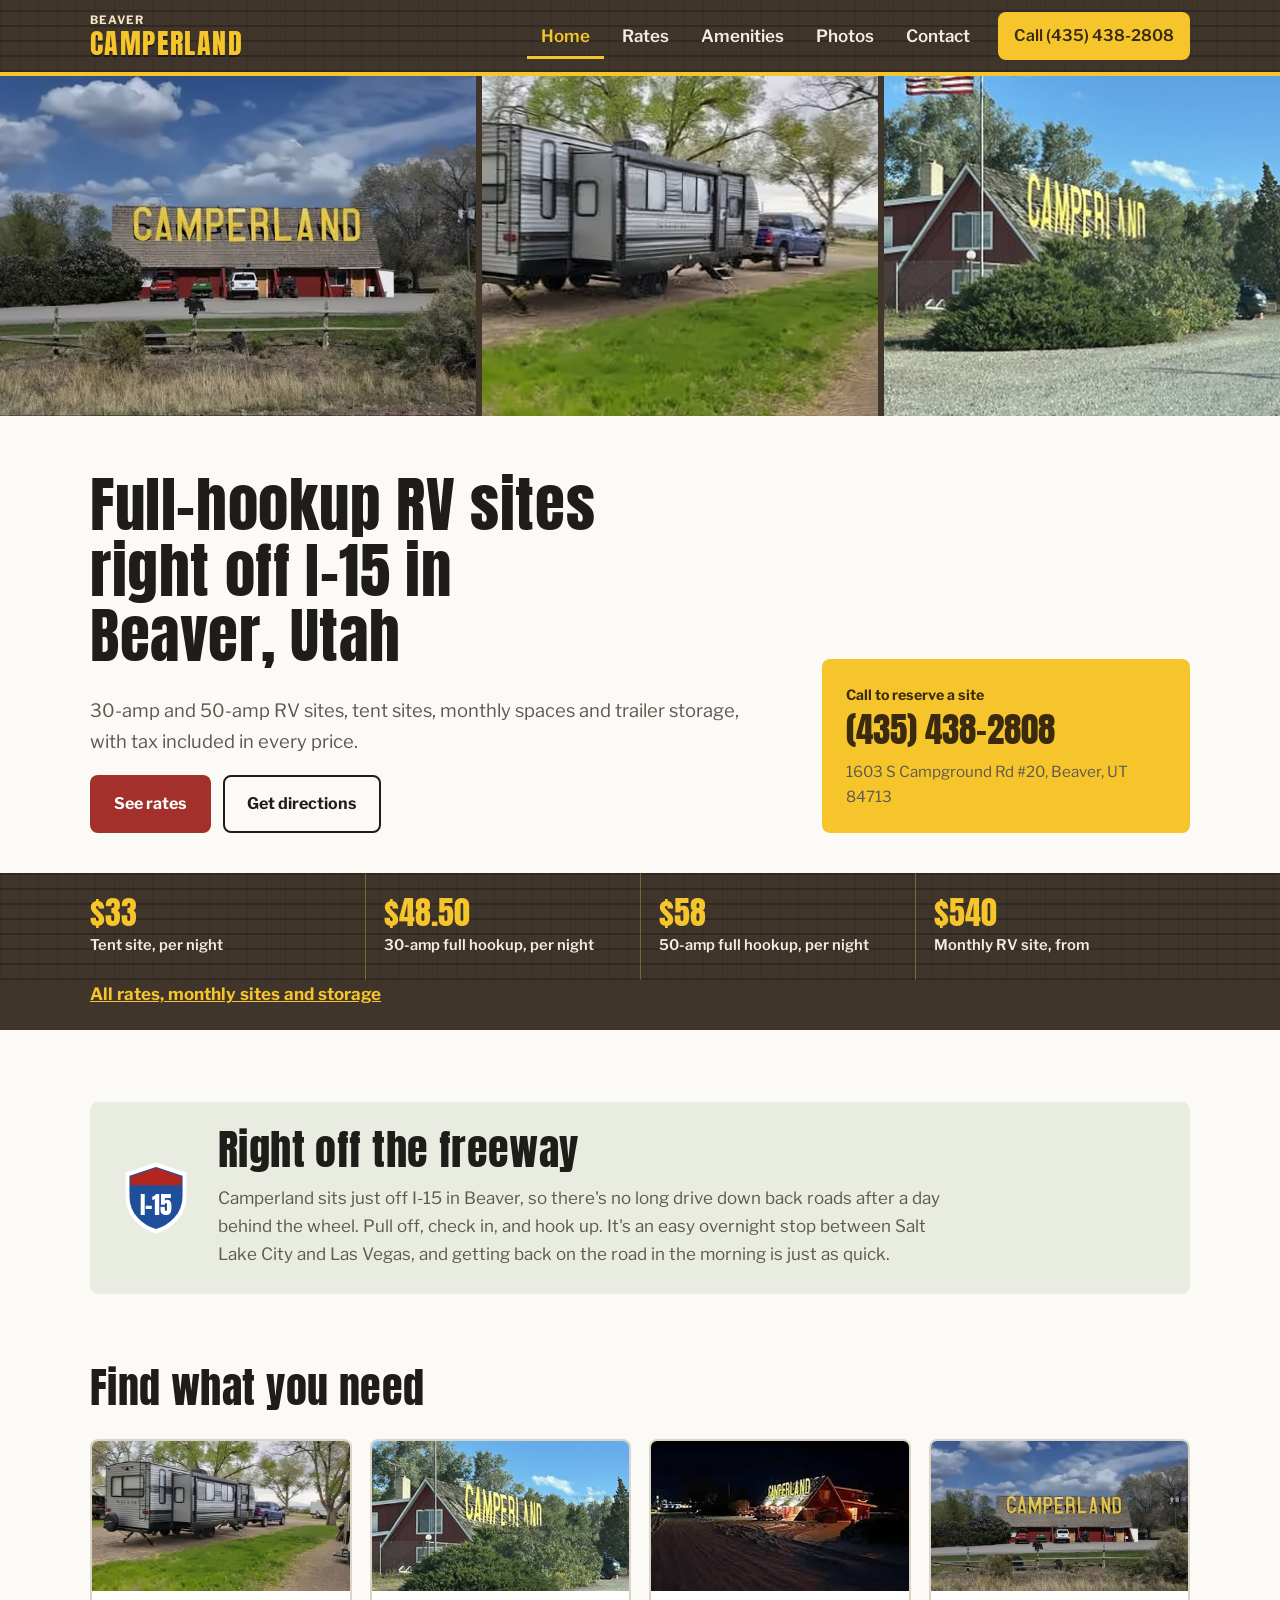
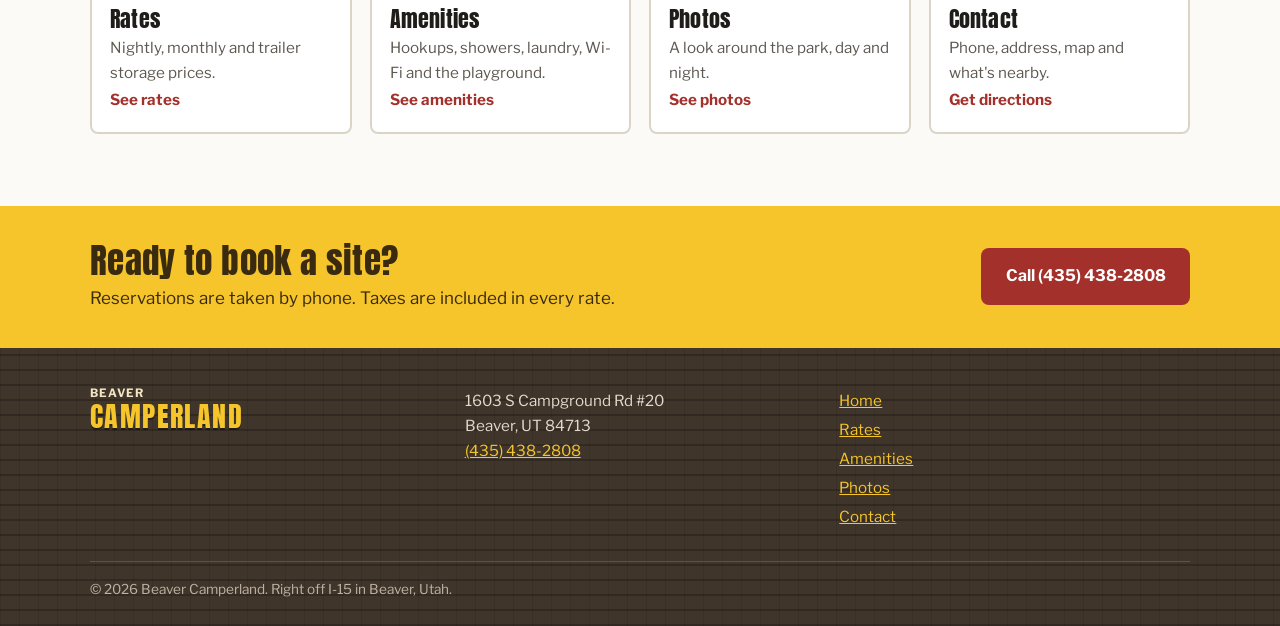
==== commit 2261138c: "Rename photos and version CSS/JS so browsers load the new images Co-Authored-By: Claude Opus 5.5 <no" ====
--- a/index.html
+++ b/index.html
@@ -8,7 +8,7 @@
 <link rel="preconnect" href="https://fonts.googleapis.com">
 <link rel="preconnect" href="https://fonts.gstatic.com" crossorigin>
 <link href="https://fonts.googleapis.com/css2?family=Anton&family=Libre+Franklin:wght@400;500;600;700&display=swap" rel="stylesheet">
-<link rel="stylesheet" href="styles.css">
+<link rel="stylesheet" href="styles.css?v=2">
 </head>
 <body>
 <a class="skip" href="#main">Skip to content</a>
@@ -31,9 +31,9 @@
 
 <main id="main">
 <div class="photo-strip" aria-label="Photos of Beaver Camperland">
-  <img src="images/office-sign.jpg" alt="The Camperland office: a red building with large yellow CAMPERLAND letters on the roof" style="object-position:center 45%">
-  <img src="images/rv-site.jpg" alt="A travel trailer set up on a gravel site with grass and big trees">
-  <img src="images/office-flag.jpg" alt="The Camperland office with an American flag and evergreen shrubs" style="object-position:center 35%">
+  <img src="images/office-sign-hd.jpg" alt="The Camperland office: a red building with large yellow CAMPERLAND letters on the roof" style="object-position:center 45%">
+  <img src="images/rv-site-hd.jpg" alt="A travel trailer set up on a gravel site with grass and big trees">
+  <img src="images/office-flag-hd.jpg" alt="The Camperland office with an American flag and evergreen shrubs" style="object-position:center 35%">
 </div>
 
 <section class="intro">
@@ -80,10 +80,10 @@
   <div class="wrap">
     <h2>Find what you need</h2>
     <div class="cards">
-      <a class="card" href="rates.html"><img src="images/rv-site.jpg" alt="" loading="lazy"><div><h3>Rates</h3><p>Nightly, monthly and trailer storage prices.</p><span class="go">See rates</span></div></a>
-      <a class="card" href="amenities.html"><img src="images/office-flag.jpg" alt="" loading="lazy" style="object-position:center 30%"><div><h3>Amenities</h3><p>Hookups, showers, laundry, Wi-Fi and the playground.</p><span class="go">See amenities</span></div></a>
-      <a class="card" href="photos.html"><img src="images/sign-at-night.jpg" alt="" loading="lazy"><div><h3>Photos</h3><p>A look around the park, day and night.</p><span class="go">See photos</span></div></a>
-      <a class="card" href="contact.html"><img src="images/office-sign.jpg" alt="" loading="lazy"><div><h3>Contact</h3><p>Phone, address, map and what's nearby.</p><span class="go">Get directions</span></div></a>
+      <a class="card" href="rates.html"><img src="images/rv-site-hd.jpg" alt="" loading="lazy"><div><h3>Rates</h3><p>Nightly, monthly and trailer storage prices.</p><span class="go">See rates</span></div></a>
+      <a class="card" href="amenities.html"><img src="images/office-flag-hd.jpg" alt="" loading="lazy" style="object-position:center 30%"><div><h3>Amenities</h3><p>Hookups, showers, laundry, Wi-Fi and the playground.</p><span class="go">See amenities</span></div></a>
+      <a class="card" href="photos.html"><img src="images/sign-at-night-hd.jpg" alt="" loading="lazy"><div><h3>Photos</h3><p>A look around the park, day and night.</p><span class="go">See photos</span></div></a>
+      <a class="card" href="contact.html"><img src="images/office-sign-hd.jpg" alt="" loading="lazy"><div><h3>Contact</h3><p>Phone, address, map and what's nearby.</p><span class="go">Get directions</span></div></a>
     </div>
   </div>
 </section>
@@ -103,6 +103,6 @@
     <p class="fine">© <span id="yr">2026</span> Beaver Camperland. Right off I-15 in Beaver, Utah.</p>
   </div>
 </footer>
-<script src="script.js"></script>
+<script src="script.js?v=2"></script>
 </body>
 </html>
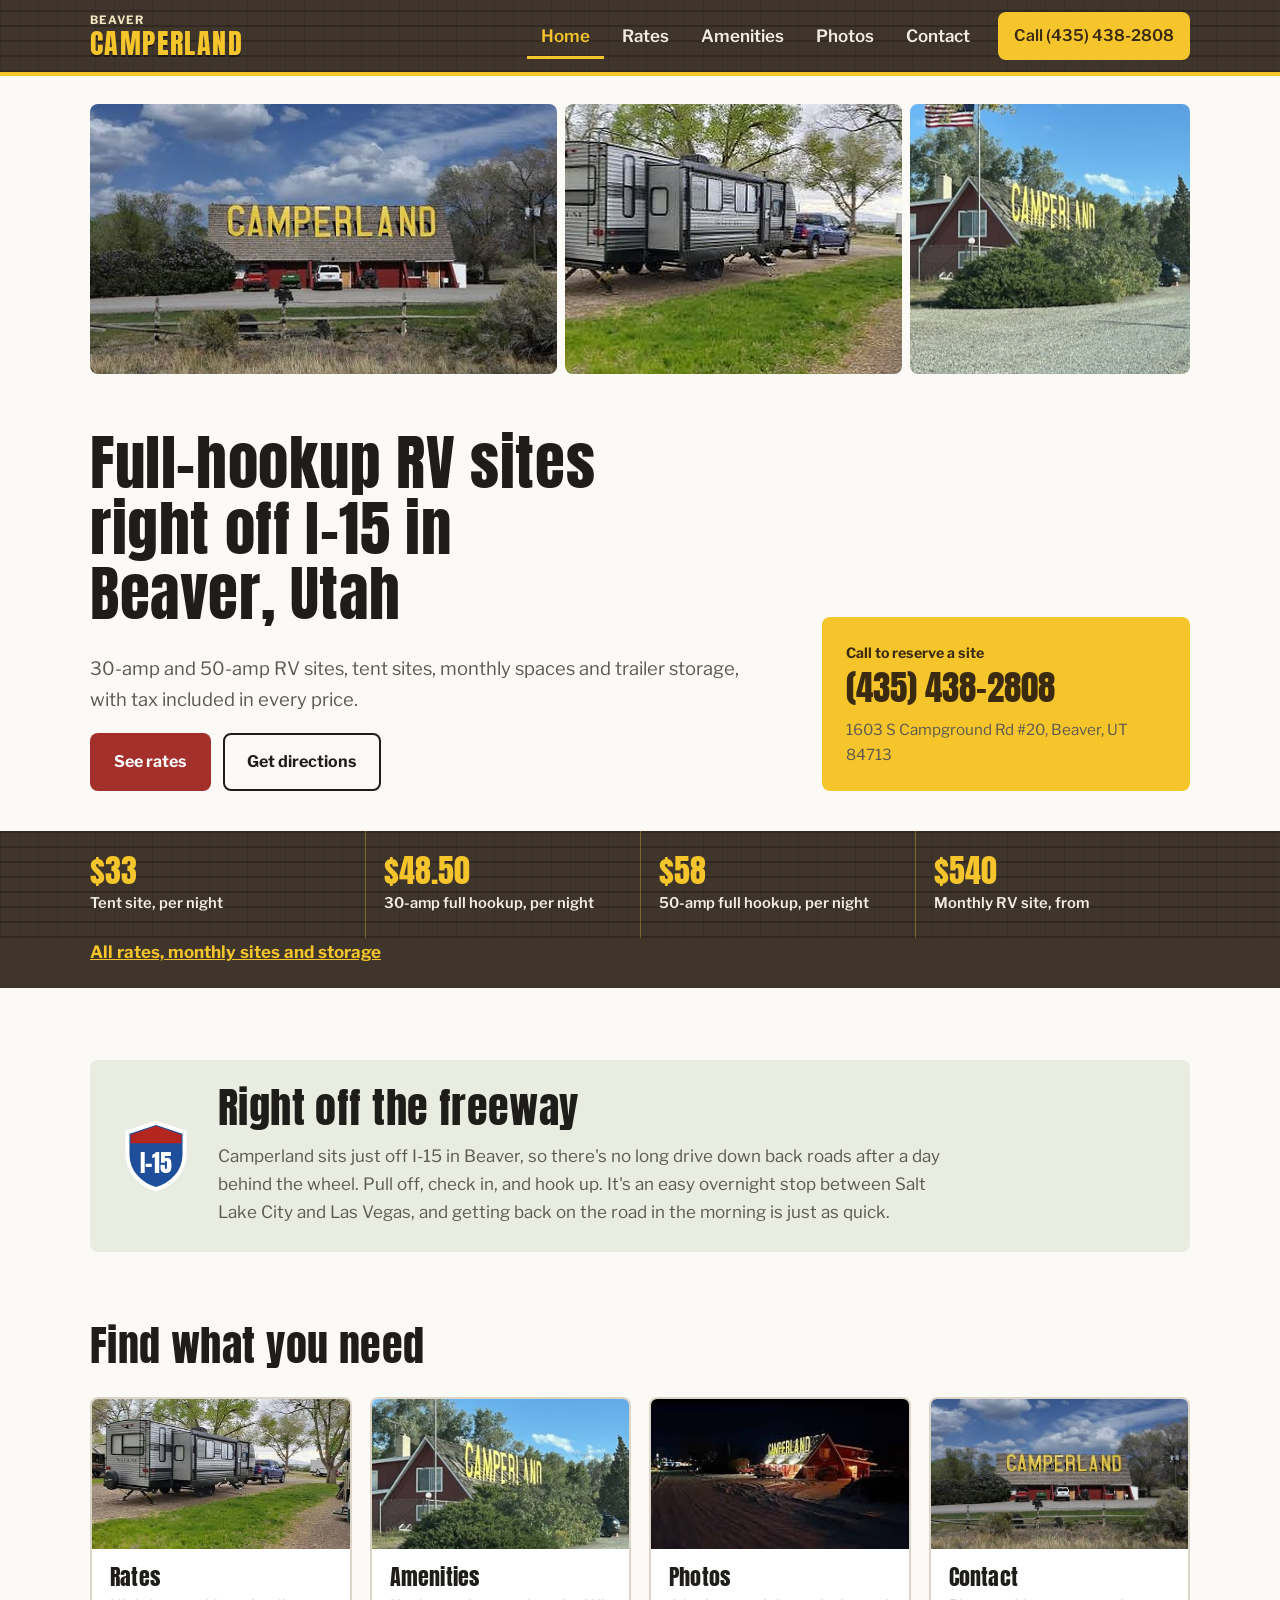
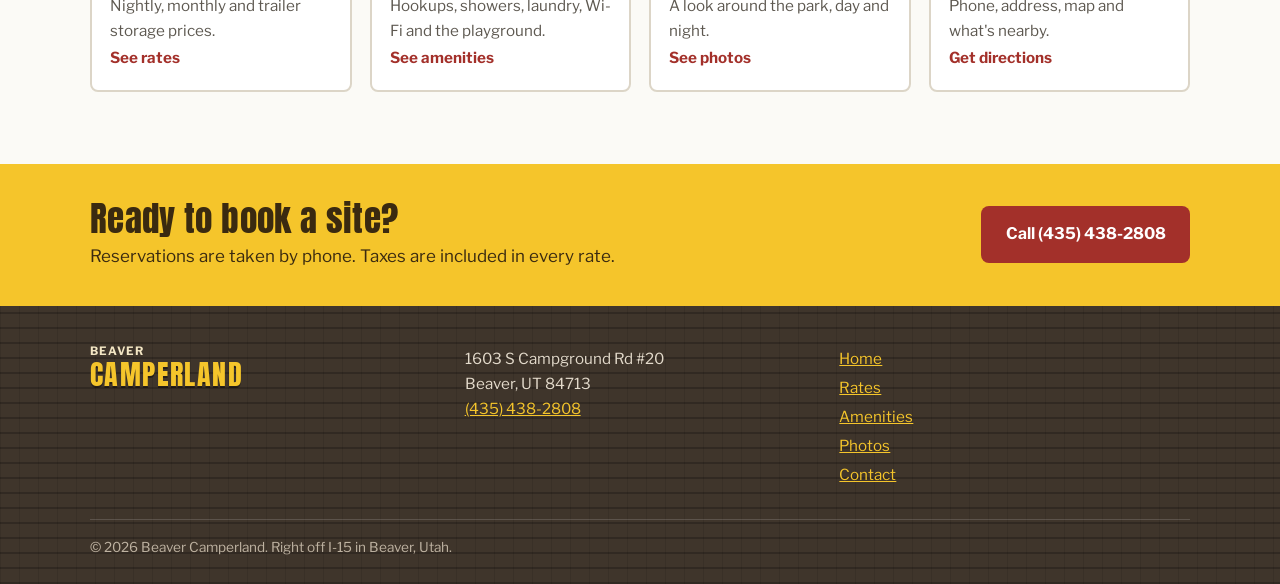
==== commit 44e7dfd5: "Use natural photos and stop stretching them Replace AI-upscaled photos with the originals, lightly s" ====
--- a/index.html
+++ b/index.html
@@ -8,7 +8,7 @@
 <link rel="preconnect" href="https://fonts.googleapis.com">
 <link rel="preconnect" href="https://fonts.gstatic.com" crossorigin>
 <link href="https://fonts.googleapis.com/css2?family=Anton&family=Libre+Franklin:wght@400;500;600;700&display=swap" rel="stylesheet">
-<link rel="stylesheet" href="styles.css?v=2">
+<link rel="stylesheet" href="styles.css?v=3">
 </head>
 <body>
 <a class="skip" href="#main">Skip to content</a>
@@ -31,9 +31,9 @@
 
 <main id="main">
 <div class="photo-strip" aria-label="Photos of Beaver Camperland">
-  <img src="images/office-sign-hd.jpg" alt="The Camperland office: a red building with large yellow CAMPERLAND letters on the roof" style="object-position:center 45%">
-  <img src="images/rv-site-hd.jpg" alt="A travel trailer set up on a gravel site with grass and big trees">
-  <img src="images/office-flag-hd.jpg" alt="The Camperland office with an American flag and evergreen shrubs" style="object-position:center 35%">
+  <img src="images/office-sign-clear.jpg" alt="The Camperland office: a red building with large yellow CAMPERLAND letters on the roof" style="object-position:center 45%">
+  <img src="images/rv-site-clear.jpg" alt="A travel trailer set up on a gravel site with grass and big trees">
+  <img src="images/office-flag-clear.jpg" alt="The Camperland office with an American flag and evergreen shrubs" style="object-position:center 35%">
 </div>
 
 <section class="intro">
@@ -80,10 +80,10 @@
   <div class="wrap">
     <h2>Find what you need</h2>
     <div class="cards">
-      <a class="card" href="rates.html"><img src="images/rv-site-hd.jpg" alt="" loading="lazy"><div><h3>Rates</h3><p>Nightly, monthly and trailer storage prices.</p><span class="go">See rates</span></div></a>
-      <a class="card" href="amenities.html"><img src="images/office-flag-hd.jpg" alt="" loading="lazy" style="object-position:center 30%"><div><h3>Amenities</h3><p>Hookups, showers, laundry, Wi-Fi and the playground.</p><span class="go">See amenities</span></div></a>
-      <a class="card" href="photos.html"><img src="images/sign-at-night-hd.jpg" alt="" loading="lazy"><div><h3>Photos</h3><p>A look around the park, day and night.</p><span class="go">See photos</span></div></a>
-      <a class="card" href="contact.html"><img src="images/office-sign-hd.jpg" alt="" loading="lazy"><div><h3>Contact</h3><p>Phone, address, map and what's nearby.</p><span class="go">Get directions</span></div></a>
+      <a class="card" href="rates.html"><img src="images/rv-site-clear.jpg" alt="" loading="lazy"><div><h3>Rates</h3><p>Nightly, monthly and trailer storage prices.</p><span class="go">See rates</span></div></a>
+      <a class="card" href="amenities.html"><img src="images/office-flag-clear.jpg" alt="" loading="lazy" style="object-position:center 30%"><div><h3>Amenities</h3><p>Hookups, showers, laundry, Wi-Fi and the playground.</p><span class="go">See amenities</span></div></a>
+      <a class="card" href="photos.html"><img src="images/sign-at-night-clear.jpg" alt="" loading="lazy"><div><h3>Photos</h3><p>A look around the park, day and night.</p><span class="go">See photos</span></div></a>
+      <a class="card" href="contact.html"><img src="images/office-sign-clear.jpg" alt="" loading="lazy"><div><h3>Contact</h3><p>Phone, address, map and what's nearby.</p><span class="go">Get directions</span></div></a>
     </div>
   </div>
 </section>
--- a/styles.css
+++ b/styles.css
@@ -69,8 +69,8 @@
 .page-head p{color:#F8E6E3;font-size:1.12rem;margin:0}
 
 /* HOME: photo strip */
-.photo-strip{display:grid;grid-template-columns:1.2fr 1fr 1fr;gap:6px;background:var(--shingle-dark)}
-.photo-strip img{width:100%;height:340px;object-fit:cover}
+.photo-strip{display:grid;grid-template-columns:1.25fr .9fr .75fr;gap:8px;max-width:var(--maxw);margin:28px auto 0;padding:0 20px}
+.photo-strip img{width:100%;height:270px;object-fit:cover;border-radius:var(--radius)}
 @media (max-width:760px){.photo-strip{grid-template-columns:1fr 1fr}.photo-strip img{height:180px}.photo-strip img:first-child{grid-column:1/3;height:230px}}
 
 .intro{padding:56px 0 40px}
@@ -155,9 +155,10 @@
 @media (max-width:520px){.amen-grid{grid-template-columns:1fr}}
 
 /* PHOTOS */
-.gallery{display:grid;grid-template-columns:1fr 1fr;gap:18px}
+.gallery{display:grid;grid-template-columns:1fr 1fr;gap:18px;align-items:start}
 .gallery figure{margin:0;background:#fff;border:2px solid var(--gravel);border-radius:var(--radius);overflow:hidden}
-.gallery img{width:100%;aspect-ratio:3/2;object-fit:cover}
+.gallery .frame{background:var(--shingle-dark);display:flex;justify-content:center}
+.gallery img{width:100%;height:auto}
 .gallery figcaption{padding:12px 16px;font-weight:600}
 .gallery figcaption span{display:block;font-weight:400;color:var(--muted);font-size:.93rem}
 @media (max-width:700px){.gallery{grid-template-columns:1fr}}
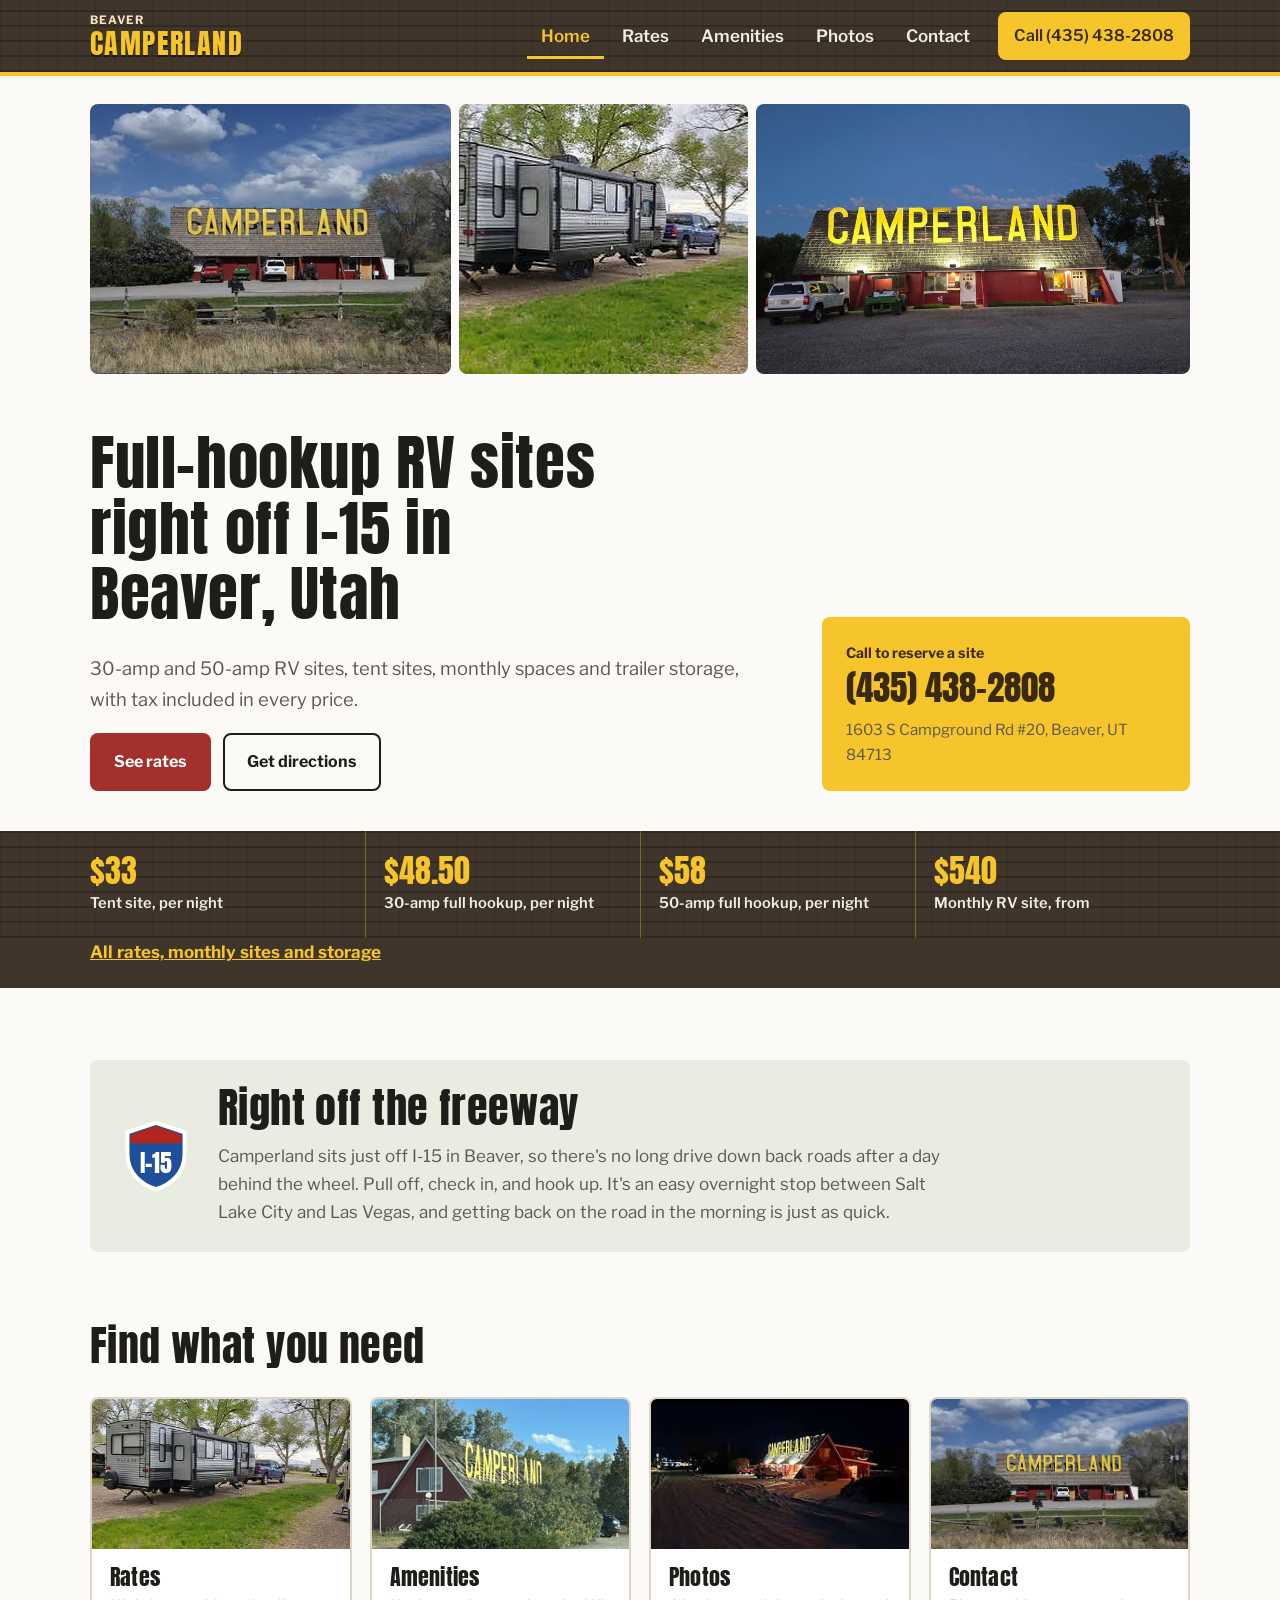
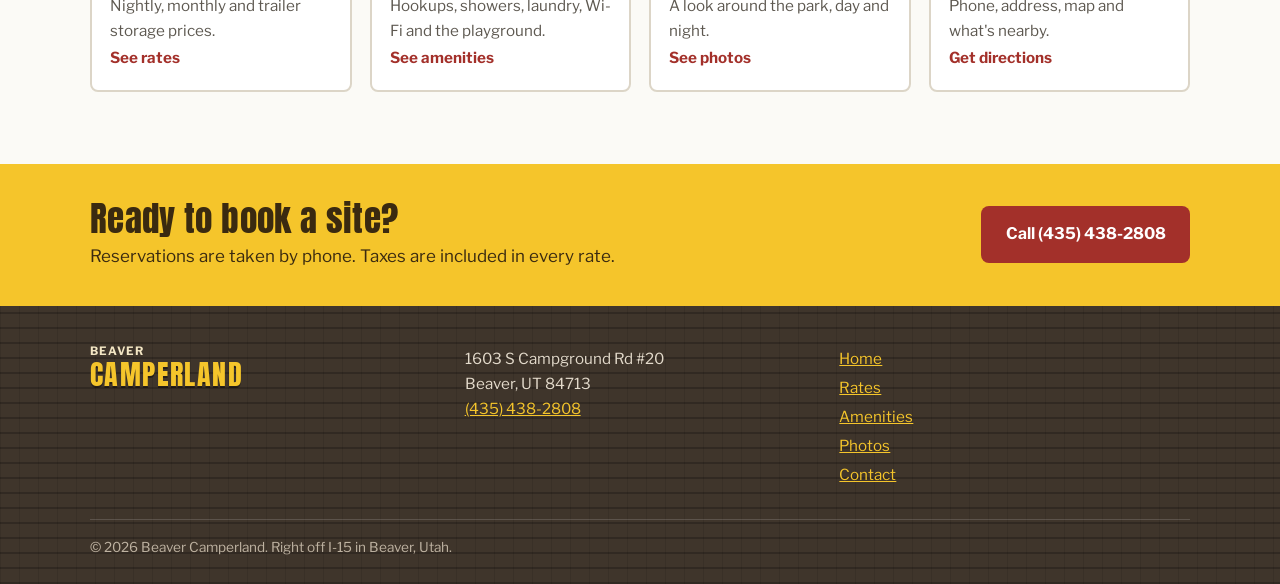
==== commit b65a9c18: "Swap flag photo on home page for new dusk photo of the office Also adds the dusk photo to the top of" ====
--- a/index.html
+++ b/index.html
@@ -8,7 +8,7 @@
 <link rel="preconnect" href="https://fonts.googleapis.com">
 <link rel="preconnect" href="https://fonts.gstatic.com" crossorigin>
 <link href="https://fonts.googleapis.com/css2?family=Anton&family=Libre+Franklin:wght@400;500;600;700&display=swap" rel="stylesheet">
-<link rel="stylesheet" href="styles.css?v=3">
+<link rel="stylesheet" href="styles.css?v=4">
 </head>
 <body>
 <a class="skip" href="#main">Skip to content</a>
@@ -33,7 +33,7 @@
 <div class="photo-strip" aria-label="Photos of Beaver Camperland">
   <img src="images/office-sign-clear.jpg" alt="The Camperland office: a red building with large yellow CAMPERLAND letters on the roof" style="object-position:center 45%">
   <img src="images/rv-site-clear.jpg" alt="A travel trailer set up on a gravel site with grass and big trees">
-  <img src="images/office-flag-clear.jpg" alt="The Camperland office with an American flag and evergreen shrubs" style="object-position:center 35%">
+  <img src="images/office-dusk.jpg" alt="The Camperland office at dusk, with the big yellow CAMPERLAND letters lit up on the shingled roof" style="object-position:center 55%">
 </div>
 
 <section class="intro">
--- a/styles.css
+++ b/styles.css
@@ -69,9 +69,9 @@
 .page-head p{color:#F8E6E3;font-size:1.12rem;margin:0}
 
 /* HOME: photo strip */
-.photo-strip{display:grid;grid-template-columns:1.25fr .9fr .75fr;gap:8px;max-width:var(--maxw);margin:28px auto 0;padding:0 20px}
+.photo-strip{display:grid;grid-template-columns:1fr .8fr 1.2fr;gap:8px;max-width:var(--maxw);margin:28px auto 0;padding:0 20px}
 .photo-strip img{width:100%;height:270px;object-fit:cover;border-radius:var(--radius)}
-@media (max-width:760px){.photo-strip{grid-template-columns:1fr 1fr}.photo-strip img{height:180px}.photo-strip img:first-child{grid-column:1/3;height:230px}}
+@media (max-width:760px){.photo-strip{grid-template-columns:1fr 1fr}.photo-strip img{height:180px}.photo-strip img:nth-child(3){grid-column:1/3;height:230px;order:-1}}
 
 .intro{padding:56px 0 40px}
 .intro .wrap{display:grid;grid-template-columns:1.3fr .7fr;gap:48px;align-items:end}
@@ -159,6 +159,7 @@
 .gallery figure{margin:0;background:#fff;border:2px solid var(--gravel);border-radius:var(--radius);overflow:hidden}
 .gallery .frame{background:var(--shingle-dark);display:flex;justify-content:center}
 .gallery img{width:100%;height:auto}
+.gallery .wide{grid-column:1/-1}
 .gallery figcaption{padding:12px 16px;font-weight:600}
 .gallery figcaption span{display:block;font-weight:400;color:var(--muted);font-size:.93rem}
 @media (max-width:700px){.gallery{grid-template-columns:1fr}}
